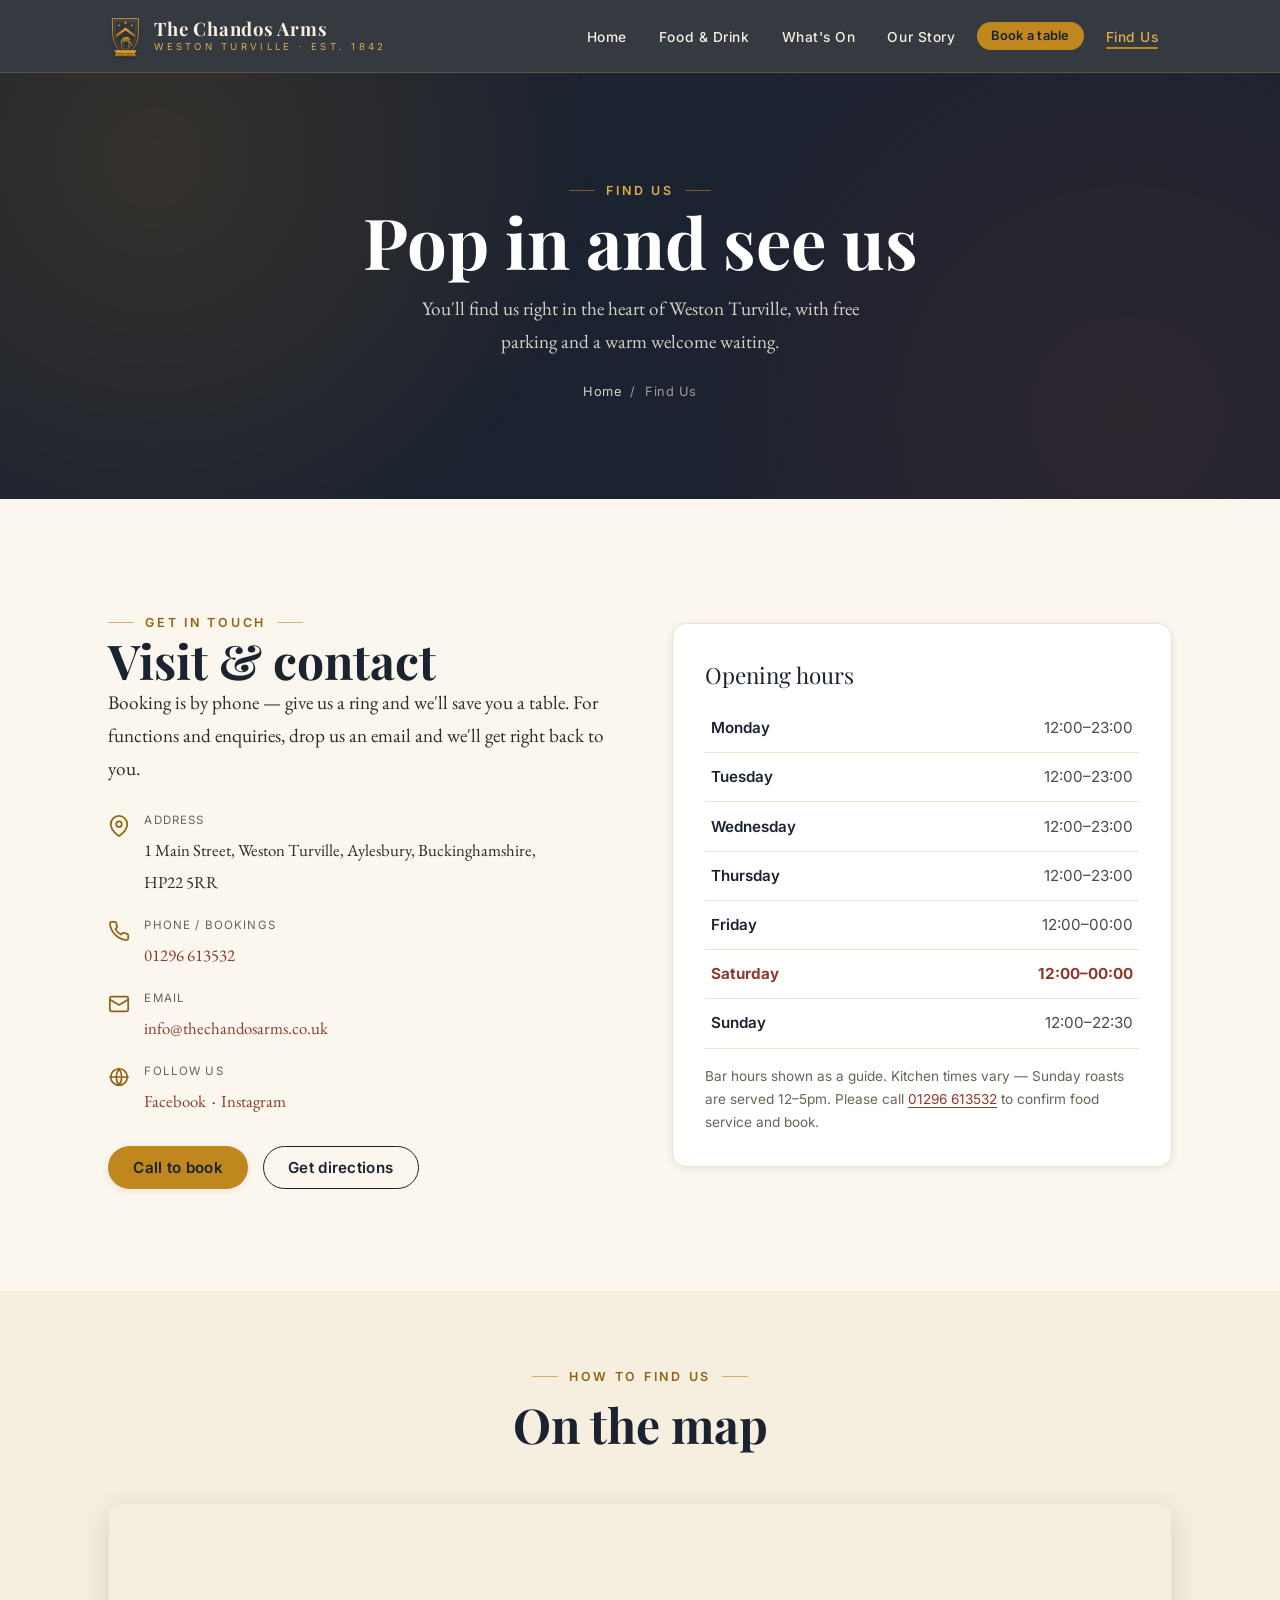
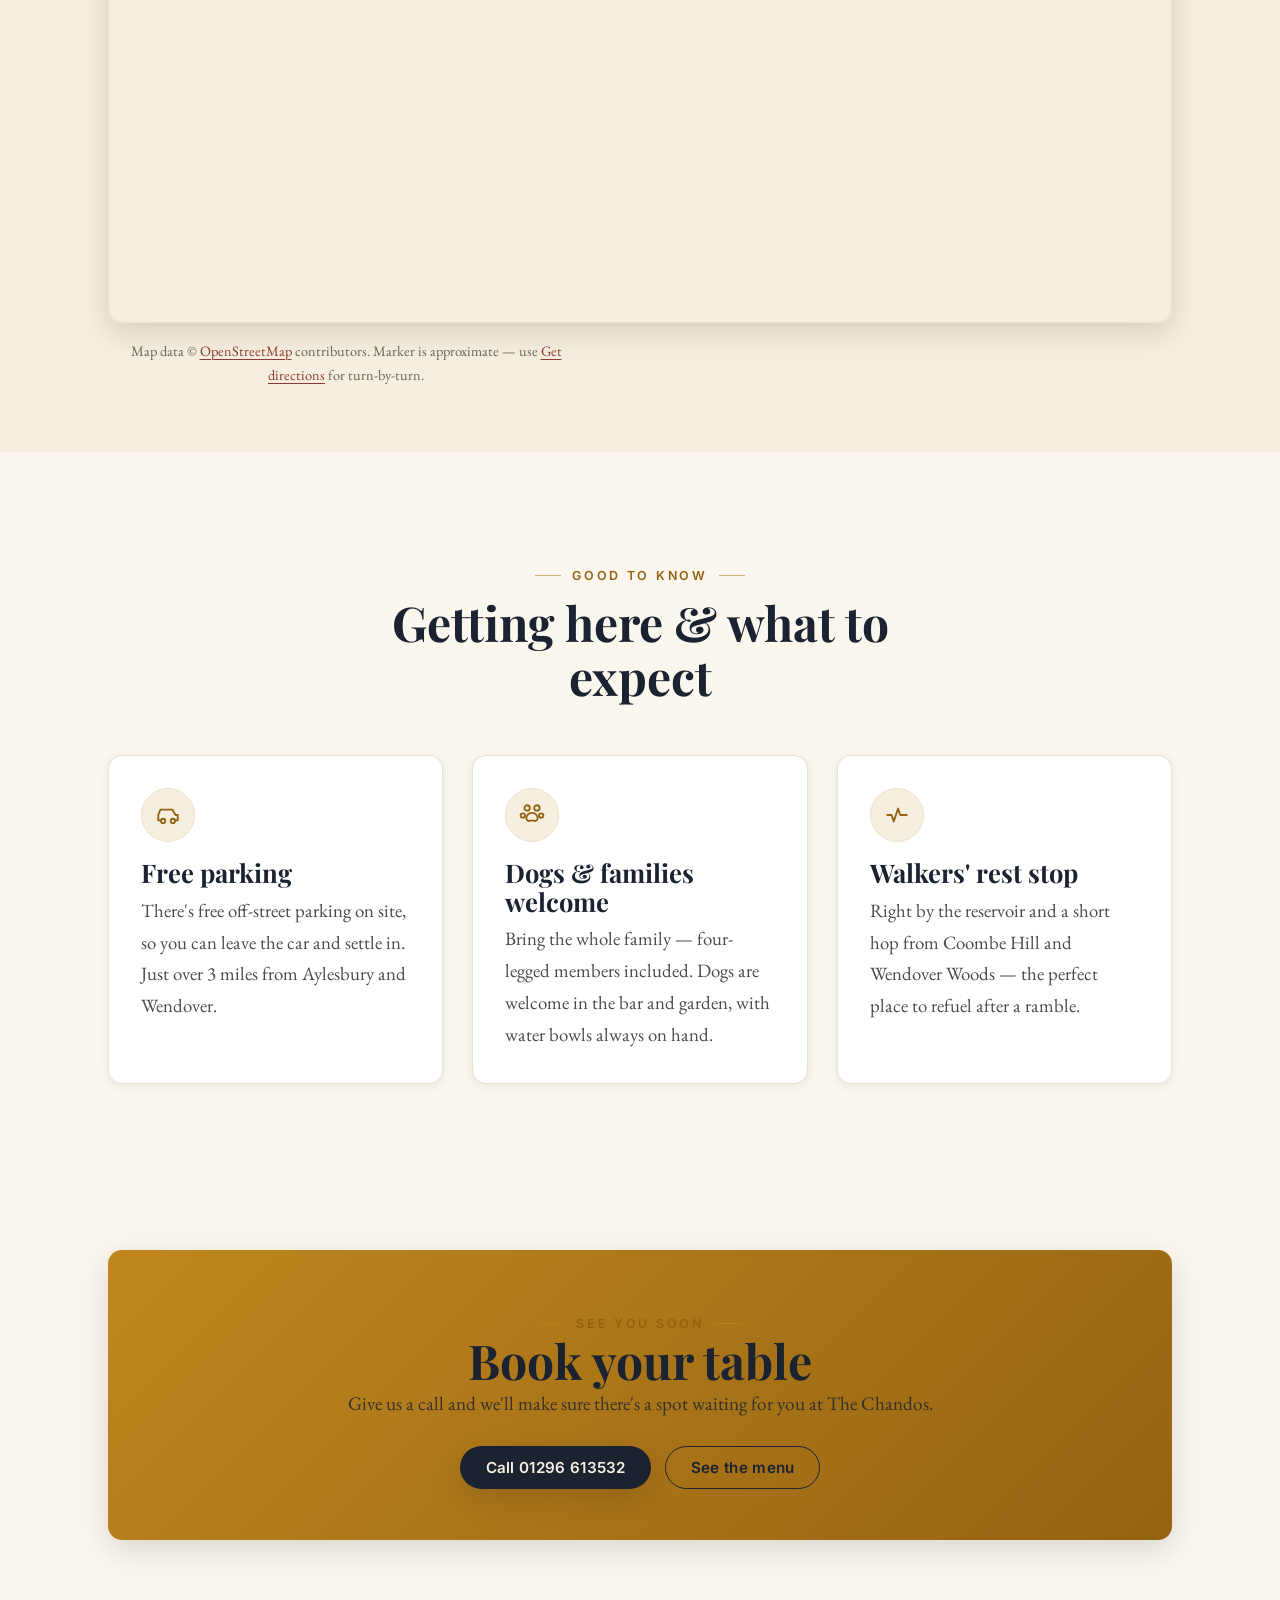
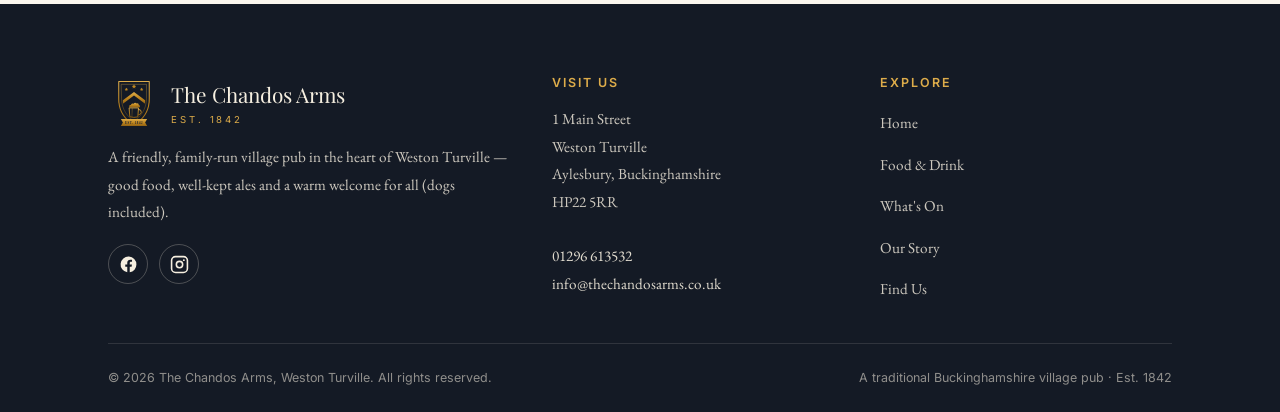
==== find-us.html @ b8130330 "Initial site for The Chandos Arms, Weston Turville Static multi-page website (Home, Food & Drink, Wh" ====
<!DOCTYPE html>
<html lang="en-GB">
<head>
  <meta charset="UTF-8" />
  <meta name="viewport" content="width=device-width, initial-scale=1.0" />
  <title>Find Us — Opening Hours &amp; Contact | The Chandos Arms, Weston Turville</title>
  <meta name="description" content="Find The Chandos Arms at 1 Main Street, Weston Turville, HP22 5RR. Opening hours, free parking, directions, and how to book a table on 01296 613532." />
  <link rel="icon" href="assets/favicon.svg" type="image/svg+xml" />
  <link rel="preconnect" href="https://fonts.googleapis.com" />
  <link rel="preconnect" href="https://fonts.gstatic.com" crossorigin />
  <link href="https://fonts.googleapis.com/css2?family=Playfair+Display:wght@500;600;700;800&family=EB+Garamond:ital,wght@0,400;0,500;0,600;1,400&family=Inter:wght@400;500;600;700;800&display=swap" rel="stylesheet" />
  <link rel="stylesheet" href="css/styles.css" />
</head>
<body>
  <a class="skip-link" href="#main">Skip to content</a>

  <header class="site-header">
    <nav class="nav container" aria-label="Primary">
      <a class="brand" href="index.html" aria-label="The Chandos Arms — home">
        <img src="assets/logo.svg" alt="" width="44" height="55" />
        <span class="brand-text">
          <span class="name">The Chandos Arms</span>
          <span class="sub">Weston&nbsp;Turville · Est.&nbsp;1842</span>
        </span>
      </a>
      <button class="nav-toggle" aria-expanded="false" aria-controls="nav-menu" aria-label="Open menu">
        <span class="bars"></span>
      </button>
      <div class="nav-menu" id="nav-menu">
        <ul class="nav-links">
          <li><a href="index.html">Home</a></li>
          <li><a href="menu.html">Food &amp; Drink</a></li>
          <li><a href="whats-on.html">What's On</a></li>
          <li><a href="our-story.html">Our Story</a></li>
          <li class="nav-book"><a class="btn btn--gold btn--sm" href="tel:+441296613532">Book a table</a></li>
          <li><a href="find-us.html" aria-current="page">Find Us</a></li>
        </ul>
      </div>
    </nav>
  </header>

  <main id="main">

    <section class="pagehero">
      <div class="pagehero__inner container">
        <span class="eyebrow eyebrow--center">Find Us</span>
        <h1>Pop in and see us</h1>
        <p>You'll find us right in the heart of Weston Turville, with free parking and a warm welcome waiting.</p>
        <nav class="crumbs" aria-label="Breadcrumb"><a href="index.html">Home</a> &nbsp;/&nbsp; Find Us</nav>
      </div>
    </section>

    <!-- ===================== CONTACT + HOURS ===================== -->
    <section class="section" aria-labelledby="contact-title">
      <div class="container">
        <div class="split">
          <div class="reveal">
            <span class="eyebrow">Get in touch</span>
            <h2 id="contact-title">Visit &amp; contact</h2>
            <p>Booking is by phone — give us a ring and we'll save you a table. For functions and enquiries, drop us an email and we'll get right back to you.</p>
            <ul class="info-list" style="margin-top:1.6rem;">
              <li>
                <svg class="ico" viewBox="0 0 24 24" fill="none" stroke="currentColor" stroke-width="1.9" stroke-linecap="round" stroke-linejoin="round" aria-hidden="true"><path d="M21 10c0 7-9 13-9 13s-9-6-9-13a9 9 0 0 1 18 0z"/><circle cx="12" cy="10" r="3"/></svg>
                <div><span class="k">Address</span><span class="v">1 Main Street, Weston Turville, Aylesbury, Buckinghamshire, HP22&nbsp;5RR</span></div>
              </li>
              <li>
                <svg class="ico" viewBox="0 0 24 24" fill="none" stroke="currentColor" stroke-width="1.9" stroke-linecap="round" stroke-linejoin="round" aria-hidden="true"><path d="M22 16.92v3a2 2 0 0 1-2.18 2 19.79 19.79 0 0 1-8.63-3.07 19.5 19.5 0 0 1-6-6 19.79 19.79 0 0 1-3.07-8.67A2 2 0 0 1 4.11 2h3a2 2 0 0 1 2 1.72c.13.96.36 1.9.7 2.81a2 2 0 0 1-.45 2.11L8.09 9.91a16 16 0 0 0 6 6l1.27-1.27a2 2 0 0 1 2.11-.45c.91.34 1.85.57 2.81.7A2 2 0 0 1 22 16.92z"/></svg>
                <div><span class="k">Phone / bookings</span><span class="v"><a href="tel:+441296613532">01296 613532</a></span></div>
              </li>
              <li>
                <svg class="ico" viewBox="0 0 24 24" fill="none" stroke="currentColor" stroke-width="1.9" stroke-linecap="round" stroke-linejoin="round" aria-hidden="true"><rect x="2" y="4" width="20" height="16" rx="2"/><path d="m22 7-10 6L2 7"/></svg>
                <div><span class="k">Email</span><span class="v"><a href="mailto:info@thechandosarms.co.uk">info@thechandosarms.co.uk</a></span></div>
              </li>
              <li>
                <svg class="ico" viewBox="0 0 24 24" fill="none" stroke="currentColor" stroke-width="1.9" stroke-linecap="round" stroke-linejoin="round" aria-hidden="true"><circle cx="12" cy="12" r="9"/><path d="M2 12h20M12 3a15 15 0 0 1 0 18M12 3a15 15 0 0 0 0 18"/></svg>
                <div><span class="k">Follow us</span><span class="v"><a href="https://www.facebook.com/TheChandos?locale=en_GB" target="_blank" rel="noopener">Facebook</a> &nbsp;·&nbsp; <a href="https://www.instagram.com/chandosarms_westonturville/" target="_blank" rel="noopener">Instagram</a></span></div>
              </li>
            </ul>
            <div class="btn-row" style="margin-top:1.8rem;">
              <a class="btn btn--gold" href="tel:+441296613532">Call to book</a>
              <a class="btn btn--outline" href="https://www.google.com/maps/dir/?api=1&amp;destination=The+Chandos+Arms,+1+Main+Street,+Weston+Turville,+HP22+5RR" target="_blank" rel="noopener">Get directions</a>
            </div>
          </div>

          <div class="reveal" data-delay="1">
            <div class="hours-card">
              <table class="hours">
                <caption>Opening hours</caption>
                <tbody>
                  <tr data-day="1"><th scope="row">Monday</th><td>12:00&ndash;23:00</td></tr>
                  <tr data-day="2"><th scope="row">Tuesday</th><td>12:00&ndash;23:00</td></tr>
                  <tr data-day="3"><th scope="row">Wednesday</th><td>12:00&ndash;23:00</td></tr>
                  <tr data-day="4"><th scope="row">Thursday</th><td>12:00&ndash;23:00</td></tr>
                  <tr data-day="5"><th scope="row">Friday</th><td>12:00&ndash;00:00</td></tr>
                  <tr data-day="6"><th scope="row">Saturday</th><td>12:00&ndash;00:00</td></tr>
                  <tr data-day="0"><th scope="row">Sunday</th><td>12:00&ndash;22:30</td></tr>
                </tbody>
              </table>
              <p style="font-size:0.85rem; color:var(--muted); font-family:var(--font-sans); margin-top:1rem;">Bar hours shown as a guide. Kitchen times vary &mdash; Sunday roasts are served 12&ndash;5pm. Please call <a href="tel:+441296613532">01296&nbsp;613532</a> to confirm food service and book.</p>
            </div>
          </div>
        </div>
      </div>
    </section>

    <!-- ===================== MAP ===================== -->
    <section class="section section--tight bg-cream" aria-labelledby="map-title">
      <div class="container">
        <div class="section-head center reveal">
          <span class="eyebrow eyebrow--center">How to find us</span>
          <h2 id="map-title">On the map</h2>
        </div>
        <div class="map-frame reveal" style="height:420px;">
          <iframe
            title="Map showing the location of The Chandos Arms in Weston Turville"
            src="https://www.openstreetmap.org/export/embed.html?bbox=-0.7800%2C51.7755%2C-0.7600%2C51.7835&amp;layer=mapnik&amp;marker=51.7795%2C-0.7700"
            loading="lazy" referrerpolicy="no-referrer-when-downgrade"></iframe>
        </div>
        <p class="center" style="margin-top:1rem; font-size:0.9rem; color:var(--muted);">
          Map data &copy; <a href="https://www.openstreetmap.org/copyright" target="_blank" rel="noopener">OpenStreetMap</a> contributors. Marker is approximate &mdash; use <a href="https://www.google.com/maps/dir/?api=1&amp;destination=The+Chandos+Arms,+1+Main+Street,+Weston+Turville,+HP22+5RR" target="_blank" rel="noopener">Get directions</a> for turn-by-turn.
        </p>
      </div>
    </section>

    <!-- ===================== GETTING HERE ===================== -->
    <section class="section" aria-labelledby="getting-title">
      <div class="container">
        <div class="section-head center reveal">
          <span class="eyebrow eyebrow--center">Good to know</span>
          <h2 id="getting-title">Getting here &amp; what to expect</h2>
        </div>
        <div class="grid grid--3">
          <article class="card reveal">
            <span class="card__icon"><svg class="ico" viewBox="0 0 24 24" fill="none" stroke="currentColor" stroke-width="1.7" stroke-linecap="round" stroke-linejoin="round" aria-hidden="true"><path d="M5 17H3v-5l2-5h11l3 5h2v5h-2"/><circle cx="7.5" cy="17.5" r="2"/><circle cx="16.5" cy="17.5" r="2"/></svg></span>
            <h3>Free parking</h3>
            <p>There's free off-street parking on site, so you can leave the car and settle in. Just over 3 miles from Aylesbury and Wendover.</p>
          </article>
          <article class="card reveal" data-delay="1">
            <span class="card__icon"><svg class="ico" viewBox="0 0 24 24" fill="none" stroke="currentColor" stroke-width="1.7" stroke-linecap="round" stroke-linejoin="round" aria-hidden="true"><path d="M10 5.5a2.5 2.5 0 1 1-5 0 2.5 2.5 0 0 1 5 0zM19 5.5a2.5 2.5 0 1 1-5 0 2.5 2.5 0 0 1 5 0zM5.5 12.5a2 2 0 1 1-4 0 2 2 0 0 1 4 0zM22.5 12.5a2 2 0 1 1-4 0 2 2 0 0 1 4 0z"/><path d="M12 10c2.8 0 4.5 2 5.2 4.2.5 1.6-.7 3.3-2.4 3.3-1 0-1.8-.6-2.8-.6s-1.8.6-2.8.6c-1.7 0-2.9-1.7-2.4-3.3C7.5 12 9.2 10 12 10z"/></svg></span>
            <h3>Dogs &amp; families welcome</h3>
            <p>Bring the whole family — four-legged members included. Dogs are welcome in the bar and garden, with water bowls always on hand.</p>
          </article>
          <article class="card reveal" data-delay="2">
            <span class="card__icon"><svg class="ico" viewBox="0 0 24 24" fill="none" stroke="currentColor" stroke-width="1.7" stroke-linecap="round" stroke-linejoin="round" aria-hidden="true"><path d="M3 12h4l2 6 4-12 2 6h6"/></svg></span>
            <h3>Walkers' rest stop</h3>
            <p>Right by the reservoir and a short hop from Coombe Hill and Wendover Woods — the perfect place to refuel after a ramble.</p>
          </article>
        </div>
      </div>
    </section>

    <!-- ===================== CALLOUT ===================== -->
    <section class="section section--tight" aria-labelledby="cta-title">
      <div class="container">
        <div class="callout reveal">
          <span class="eyebrow eyebrow--center">See you soon</span>
          <h2 id="cta-title">Book your table</h2>
          <p>Give us a call and we'll make sure there's a spot waiting for you at The Chandos.</p>
          <div class="btn-row center" style="margin-top:1.6rem;">
            <a class="btn btn--dark" href="tel:+441296613532">Call 01296&nbsp;613532</a>
            <a class="btn btn--outline" href="menu.html">See the menu</a>
          </div>
        </div>
      </div>
    </section>

  </main>

  <footer class="site-footer">
    <div class="container">
      <div class="footer-grid">
        <div class="footer-col">
          <div class="footer-brand">
            <img src="assets/logo.svg" alt="" width="52" height="65" />
            <div>
              <div class="name">The Chandos Arms</div>
              <div class="sub">Est. 1842</div>
            </div>
          </div>
          <p class="footer-contact">A friendly, family-run village pub in the heart of Weston Turville — good food, well-kept ales and a warm welcome for all (dogs included).</p>
          <div class="socials">
            <a href="https://www.facebook.com/TheChandos?locale=en_GB" aria-label="The Chandos Arms on Facebook" target="_blank" rel="noopener">
              <svg class="ico" viewBox="0 0 24 24" fill="currentColor" aria-hidden="true"><path d="M22 12a10 10 0 1 0-11.56 9.88v-6.99H7.9V12h2.54V9.8c0-2.5 1.49-3.89 3.78-3.89 1.09 0 2.24.2 2.24.2v2.46h-1.26c-1.24 0-1.63.77-1.63 1.56V12h2.78l-.44 2.89h-2.34v6.99A10 10 0 0 0 22 12z"/></svg>
            </a>
            <a href="https://www.instagram.com/chandosarms_westonturville/" aria-label="The Chandos Arms on Instagram" target="_blank" rel="noopener">
              <svg class="ico" viewBox="0 0 24 24" fill="none" stroke="currentColor" stroke-width="2" stroke-linecap="round" stroke-linejoin="round" aria-hidden="true"><rect x="2" y="2" width="20" height="20" rx="5"/><circle cx="12" cy="12" r="4"/><circle cx="17.5" cy="6.5" r="1.2" fill="currentColor" stroke="none"/></svg>
            </a>
          </div>
        </div>
        <div class="footer-col">
          <h4>Visit us</h4>
          <p class="footer-contact">
            1 Main Street<br />
            Weston Turville<br />
            Aylesbury, Buckinghamshire<br />
            HP22 5RR<br /><br />
            <a href="tel:+441296613532">01296 613532</a><br />
            <a href="mailto:info@thechandosarms.co.uk">info@thechandosarms.co.uk</a>
          </p>
        </div>
        <div class="footer-col">
          <h4>Explore</h4>
          <ul>
            <li><a href="index.html">Home</a></li>
            <li><a href="menu.html">Food &amp; Drink</a></li>
            <li><a href="whats-on.html">What's On</a></li>
            <li><a href="our-story.html">Our Story</a></li>
            <li><a href="find-us.html">Find Us</a></li>
          </ul>
        </div>
      </div>
      <div class="footer-bottom">
        <span>&copy; <span id="year">2026</span> The Chandos Arms, Weston Turville. All rights reserved.</span>
        <span>A traditional Buckinghamshire village pub · Est. 1842</span>
      </div>
    </div>
  </footer>

  <script src="js/main.js"></script>
</body>
</html>
---- css/styles.css ----
/* =========================================================================
   The Chandos Arms — stylesheet
   A warm, traditional village-pub design system.
   Palette: heritage navy, brass gold, parchment cream, brick red, sage green.
   ========================================================================= */

:root {
  /* Brand colours */
  --navy: #1b2230;
  --navy-deep: #141a25;
  --navy-soft: #273043;
  --gold: #c0871f;
  --gold-light: #ddac4a;
  --gold-deep: #946312;
  --cream: #f6efe0;
  --cream-dim: #ece2cd;
  --paper: #fbf7ee;
  --brick: #8c3b2e;
  --brick-light: #a8503f;
  --sage: #5d6b54;
  --sage-light: #7d8b71;
  --ink: #2b2b2b;
  --ink-soft: #4a4a4a;

  /* Semantic */
  --bg: var(--paper);
  --text: var(--ink);
  --muted: #6a6357;

  /* Type */
  --font-display: "Playfair Display", Georgia, "Times New Roman", serif;
  --font-body: "EB Garamond", Georgia, serif;
  --font-sans: "Inter", system-ui, -apple-system, "Segoe UI", sans-serif;

  /* Spacing / shape */
  --radius: 6px;
  --radius-lg: 14px;
  --shadow-sm: 0 2px 8px rgba(20, 26, 37, 0.08);
  --shadow-md: 0 10px 30px rgba(20, 26, 37, 0.14);
  --shadow-lg: 0 24px 60px rgba(20, 26, 37, 0.22);
  --maxw: 1160px;
  --gutter: clamp(1.1rem, 4vw, 3rem);
  --header-h: 72px;
}

/* ---------- Reset & base ---------- */
*, *::before, *::after { box-sizing: border-box; }
* { margin: 0; }
html { scroll-behavior: smooth; -webkit-text-size-adjust: 100%; }
@media (prefers-reduced-motion: reduce) { html { scroll-behavior: auto; } }

body {
  font-family: var(--font-body);
  font-size: clamp(1.05rem, 0.5vw + 1rem, 1.2rem);
  line-height: 1.7;
  color: var(--text);
  background: var(--bg);
  -webkit-font-smoothing: antialiased;
  text-rendering: optimizeLegibility;
  overflow-x: clip;
}

img, svg, video { display: block; max-width: 100%; }
a { color: var(--brick); text-decoration-thickness: 1px; text-underline-offset: 3px; }
a:hover { color: var(--brick-light); }

h1, h2, h3, h4 { font-family: var(--font-display); font-weight: 700; line-height: 1.12; color: var(--navy); }
h1 { font-size: clamp(2.4rem, 6vw, 4.4rem); }
h2 { font-size: clamp(1.9rem, 4vw, 3rem); }
h3 { font-size: clamp(1.3rem, 2vw, 1.7rem); }
p { max-width: 68ch; }

/* ---------- Utilities ---------- */
.container { width: 100%; max-width: var(--maxw); margin-inline: auto; padding-inline: var(--gutter); }
.section { padding-block: clamp(3.5rem, 8vw, 7rem); }
.section--tight { padding-block: clamp(2.5rem, 5vw, 4rem); }
.center { text-align: center; }
.measure { max-width: 60ch; }
.measure-wide { max-width: 74ch; }
.mx-auto { margin-inline: auto; }
.stack > * + * { margin-top: 1.1rem; }
.visually-hidden {
  position: absolute; width: 1px; height: 1px; padding: 0; margin: -1px;
  overflow: hidden; clip: rect(0 0 0 0); white-space: nowrap; border: 0;
}

.eyebrow {
  font-family: var(--font-sans);
  font-size: 0.78rem;
  font-weight: 600;
  letter-spacing: 0.22em;
  text-transform: uppercase;
  color: var(--gold-deep);
  display: inline-flex;
  align-items: center;
  gap: 0.7rem;
}
.eyebrow::before, .eyebrow::after { content: ""; width: 26px; height: 1px; background: var(--gold); opacity: 0.6; }
.eyebrow--solo::after { display: none; }
.eyebrow--center { justify-content: center; }

.lead { font-size: 1.18em; color: var(--ink-soft); }

/* Section headers */
.section-head { max-width: 60ch; margin-inline: auto; margin-bottom: clamp(2rem, 4vw, 3.2rem); }
.section-head.center { text-align: center; }
.section-head h2 { margin-top: 0.6rem; }
.section-head p { margin-top: 0.9rem; color: var(--ink-soft); }
.section-head.center p { margin-inline: auto; }

/* Section background variants */
.bg-cream { background: var(--cream); }
.bg-navy { background: var(--navy); color: var(--cream); }
.bg-navy h1, .bg-navy h2, .bg-navy h3 { color: var(--cream); }
.bg-navy .eyebrow { color: var(--gold-light); }
.bg-navy a { color: var(--gold-light); }
.bg-sage { background: var(--sage); color: #f3f5ef; }
.bg-sage h2, .bg-sage h3 { color: #fff; }
.bg-sage .eyebrow { color: #e9efdf; }
.bg-sage .eyebrow::before, .bg-sage .eyebrow::after { background: #e9efdf; }

/* Decorative rule */
.flourish { display: flex; align-items: center; justify-content: center; gap: 0.8rem; color: var(--gold); margin: 1.2rem 0; }
.flourish::before, .flourish::after { content: ""; height: 1px; width: min(80px, 18vw); background: currentColor; opacity: 0.5; }
.flourish span { font-size: 1.1rem; }

/* ---------- Buttons ---------- */
.btn {
  --btn-bg: var(--gold);
  --btn-fg: var(--navy);
  display: inline-flex; align-items: center; justify-content: center; gap: 0.55rem;
  font-family: var(--font-sans); font-weight: 600; font-size: 0.95rem; letter-spacing: 0.02em;
  padding: 0.85em 1.6em; border-radius: 999px; border: 1.5px solid transparent;
  background: var(--btn-bg); color: var(--btn-fg);
  cursor: pointer; text-decoration: none; line-height: 1;
  transition: transform .18s ease, box-shadow .18s ease, background-color .18s ease, color .18s ease;
  box-shadow: var(--shadow-sm);
}
.btn:hover { transform: translateY(-2px); box-shadow: var(--shadow-md); color: var(--btn-fg); }
.btn:active { transform: translateY(0); }
.btn--gold { --btn-bg: var(--gold); --btn-fg: var(--navy); }
.btn--gold:hover { background: var(--gold-light); }
.btn--ghost { --btn-bg: transparent; --btn-fg: var(--cream); border-color: rgba(246,239,224,0.55); box-shadow: none; }
.btn--ghost:hover { background: rgba(246,239,224,0.12); color: #fff; border-color: var(--cream); }
.btn--dark { --btn-bg: var(--navy); --btn-fg: var(--cream); }
.btn--dark:hover { background: var(--navy-soft); color: #fff; }
.btn--outline { --btn-bg: transparent; --btn-fg: var(--navy); border-color: var(--navy); box-shadow: none; }
.btn--outline:hover { background: var(--navy); color: var(--cream); }
.btn .ico { width: 1.05em; height: 1.05em; }
.btn-row { display: flex; flex-wrap: wrap; gap: 0.9rem; }
.btn-row.center { justify-content: center; }

/* ---------- Header / nav ---------- */
.site-header {
  position: sticky; top: 0; z-index: 100;
  background: rgba(20, 26, 37, 0.86);
  backdrop-filter: saturate(140%) blur(10px);
  -webkit-backdrop-filter: saturate(140%) blur(10px);
  border-bottom: 1px solid rgba(198, 154, 76, 0.28);
  transition: background-color .3s ease;
}
.nav {
  display: flex; align-items: center; justify-content: space-between; gap: 1rem;
  min-height: var(--header-h);
}
.brand { display: flex; align-items: center; gap: 0.7rem; text-decoration: none; }
.brand img { height: 44px; width: auto; filter: drop-shadow(0 1px 2px rgba(0,0,0,0.4)); }
.brand-text { display: flex; flex-direction: column; line-height: 1; }
.brand-text .name {
  font-family: var(--font-display); font-weight: 700; color: var(--cream);
  font-size: 1.16rem; letter-spacing: 0.04em;
}
.brand-text .sub {
  font-family: var(--font-sans); font-size: 0.6rem; letter-spacing: 0.34em; text-transform: uppercase;
  color: var(--gold-light); margin-top: 3px;
}

.nav-links { display: flex; align-items: center; gap: 0.3rem; list-style: none; padding: 0; }
.nav-links a:not(.btn) {
  font-family: var(--font-sans); font-size: 0.86rem; font-weight: 500; letter-spacing: 0.04em;
  color: var(--cream); text-decoration: none; padding: 0.55rem 0.85rem; border-radius: 999px;
  position: relative; transition: color .18s ease, background-color .18s ease;
}
.nav-links a:not(.btn):hover { color: var(--gold-light); background: rgba(246,239,224,0.06); }
.nav-links a[aria-current="page"] { color: var(--gold-light); }
.nav-links a[aria-current="page"]::after {
  content: ""; position: absolute; left: 0.85rem; right: 0.85rem; bottom: 0.28rem;
  height: 2px; background: var(--gold); border-radius: 2px;
}
.btn--sm { padding: 0.5em 1.05em; font-size: 0.8rem; box-shadow: none; }
.nav-book { display: flex; align-items: center; margin: 0 0.2rem; }

.nav-toggle {
  display: none; background: transparent; border: 1px solid rgba(246,239,224,0.4);
  border-radius: 8px; width: 44px; height: 40px; cursor: pointer; padding: 0;
  align-items: center; justify-content: center;
}
.nav-toggle .bars, .nav-toggle .bars::before, .nav-toggle .bars::after {
  content: ""; display: block; width: 22px; height: 2px; background: var(--cream);
  border-radius: 2px; transition: transform .25s ease, opacity .2s ease;
}
.nav-toggle .bars { position: relative; }
.nav-toggle .bars::before { position: absolute; top: -7px; }
.nav-toggle .bars::after { position: absolute; top: 7px; }
.nav-toggle[aria-expanded="true"] .bars { background: transparent; }
.nav-toggle[aria-expanded="true"] .bars::before { transform: translateY(7px) rotate(45deg); }
.nav-toggle[aria-expanded="true"] .bars::after { transform: translateY(-7px) rotate(-45deg); }

@media (max-width: 860px) {
  .nav-toggle { display: inline-flex; }
  .nav-menu {
    position: fixed; inset: var(--header-h) 0 auto 0;
    background: var(--navy-deep);
    border-bottom: 1px solid rgba(198,154,76,0.3);
    display: grid; gap: 0.2rem;
    padding: 1rem var(--gutter) 1.6rem;
    transform: translateY(-12px); opacity: 0; pointer-events: none;
    transition: transform .26s ease, opacity .26s ease;
    box-shadow: var(--shadow-lg);
  }
  .nav-menu.open { transform: translateY(0); opacity: 1; pointer-events: auto; }
  .nav-links { flex-direction: column; align-items: stretch; gap: 0.1rem; width: 100%; }
  .nav-links a:not(.btn) { padding: 0.85rem 0.6rem; font-size: 1rem; border-bottom: 1px solid rgba(246,239,224,0.08); }
  .nav-links a[aria-current="page"]::after { display: none; }
  .nav-book { order: 20; margin: 0.9rem 0 0; }
  .nav-book .btn { width: 100%; padding: 0.9em; font-size: 0.95rem; box-shadow: var(--shadow-sm); }
}

/* ---------- Hero ---------- */
.hero { position: relative; color: var(--cream); isolation: isolate; }
.hero__media { position: absolute; inset: 0; z-index: -2; overflow: hidden; }
.hero__media img { width: 100%; height: 100%; object-fit: cover; object-position: center 60%; }
.hero::after {
  content: ""; position: absolute; inset: 0; z-index: -1;
  background:
    linear-gradient(to bottom, rgba(20,26,37,0.45) 0%, rgba(20,26,37,0.25) 35%, rgba(20,26,37,0.82) 100%),
    radial-gradient(120% 80% at 50% 0%, rgba(20,26,37,0.15), rgba(20,26,37,0.6));
}
.hero__inner {
  min-height: min(86vh, 760px);
  display: flex; flex-direction: column; justify-content: center; align-items: center;
  text-align: center; padding-block: clamp(4rem, 12vh, 8rem); gap: 1.4rem;
}
.hero__inner .eyebrow { color: var(--gold-light); }
.hero h1 { color: #fff; text-shadow: 0 2px 24px rgba(0,0,0,0.45); max-width: 16ch; }
.hero__sub { font-size: clamp(1.15rem, 2.5vw, 1.5rem); color: var(--cream); max-width: 40ch; text-shadow: 0 1px 12px rgba(0,0,0,0.5); }
.hero .btn-row { margin-top: 0.8rem; }
.hero__meta {
  display: flex; flex-wrap: wrap; gap: 0.6rem 1.4rem; justify-content: center;
  font-family: var(--font-sans); font-size: 0.85rem; letter-spacing: 0.05em; margin-top: 1.4rem;
  color: rgba(246,239,224,0.92);
}
.hero__meta span { display: inline-flex; align-items: center; gap: 0.45rem; }
.hero__meta .ico { width: 1rem; height: 1rem; color: var(--gold-light); }

/* Page hero (interior pages) */
.pagehero { position: relative; background: var(--navy); color: var(--cream); overflow: hidden; isolation: isolate; }
.pagehero::before {
  content: ""; position: absolute; inset: 0; z-index: -1; opacity: 0.16;
  background-image: radial-gradient(circle at 12% 20%, var(--gold) 0, transparent 38%),
                    radial-gradient(circle at 88% 80%, var(--brick) 0, transparent 42%);
}
.pagehero__inner { padding-block: clamp(3.4rem, 9vw, 6rem); text-align: center; }
.pagehero h1 { color: #fff; }
.pagehero p { color: rgba(246,239,224,0.85); margin-inline: auto; margin-top: 0.8rem; max-width: 52ch; }
.pagehero .eyebrow { justify-content: center; color: var(--gold-light); }
.crumbs { font-family: var(--font-sans); font-size: 0.8rem; letter-spacing: 0.04em; color: rgba(246,239,224,0.6); margin-top: 1.4rem; }
.crumbs a { color: rgba(246,239,224,0.85); text-decoration: none; }
.crumbs a:hover { color: var(--gold-light); }

/* ---------- Generic two-column ---------- */
.split { display: grid; gap: clamp(1.6rem, 5vw, 4rem); align-items: center; }
@media (min-width: 820px) { .split { grid-template-columns: 1fr 1fr; } .split--media-right .split__media { order: 2; } }
.split__media { border-radius: var(--radius-lg); overflow: hidden; box-shadow: var(--shadow-md); }
.split__media img { width: 100%; height: 100%; object-fit: cover; aspect-ratio: 4 / 3; }

/* ---------- Cards ---------- */
.grid { display: grid; gap: clamp(1.1rem, 3vw, 1.8rem); }
.grid--3 { grid-template-columns: repeat(auto-fit, minmax(min(100%, 260px), 1fr)); }
.grid--4 { grid-template-columns: repeat(auto-fit, minmax(min(100%, 220px), 1fr)); }
.grid--2 { grid-template-columns: repeat(auto-fit, minmax(min(100%, 320px), 1fr)); }

.card {
  background: #fff; border: 1px solid var(--cream-dim); border-radius: var(--radius-lg);
  padding: clamp(1.4rem, 3vw, 2rem); box-shadow: var(--shadow-sm);
  transition: transform .2s ease, box-shadow .2s ease, border-color .2s ease;
  height: 100%;
}
.card:hover { transform: translateY(-4px); box-shadow: var(--shadow-md); border-color: var(--gold); }
.card h3 { margin-bottom: 0.5rem; }
.card p { color: var(--ink-soft); font-size: 0.98em; }
.card__icon {
  width: 54px; height: 54px; border-radius: 50%; display: grid; place-items: center;
  background: var(--cream); color: var(--gold-deep); margin-bottom: 1rem; border: 1px solid var(--cream-dim);
}
.card__icon .ico { width: 26px; height: 26px; }
.bg-navy .card { background: var(--navy-soft); border-color: rgba(198,154,76,0.25); color: var(--cream); }
.bg-navy .card p { color: rgba(246,239,224,0.82); }
.bg-navy .card__icon { background: rgba(198,154,76,0.14); border-color: rgba(198,154,76,0.3); color: var(--gold-light); }

/* ---------- Image frame & placeholder slot ---------- */
.frame { border-radius: var(--radius-lg); overflow: hidden; box-shadow: var(--shadow-md); position: relative; }
.frame img { width: 100%; height: 100%; object-fit: cover; }
.photo-credit {
  position: absolute; right: 8px; bottom: 8px; font-family: var(--font-sans);
  font-size: 0.62rem; letter-spacing: 0.04em; color: rgba(255,255,255,0.85);
  background: rgba(20,26,37,0.5); padding: 2px 7px; border-radius: 4px;
}
.slot {
  display: grid; place-items: center; text-align: center; gap: 0.4rem;
  aspect-ratio: 4 / 3; border-radius: var(--radius-lg);
  background:
    repeating-linear-gradient(45deg, rgba(198,154,76,0.07) 0 14px, rgba(198,154,76,0.13) 14px 28px),
    var(--cream);
  border: 2px dashed rgba(198,154,76,0.55); color: var(--gold-deep); padding: 1.2rem;
}
.slot .ico { width: 38px; height: 38px; opacity: 0.8; }
.slot__label { font-family: var(--font-sans); font-weight: 600; letter-spacing: 0.04em; font-size: 0.92rem; }
.slot__hint { font-family: var(--font-sans); font-size: 0.75rem; color: var(--muted); max-width: 26ch; }
.slot--tall { aspect-ratio: 3 / 4; }
.slot--wide { aspect-ratio: 16 / 9; }

/* ---------- Menu ---------- */
.menu-board { max-width: 760px; margin-inline: auto; }
.menu-group + .menu-group { margin-top: clamp(2rem, 4vw, 3rem); }
.menu-group__title {
  text-align: center; font-family: var(--font-display); color: var(--navy);
  display: flex; align-items: center; justify-content: center; gap: 1rem;
}
.menu-group__title::before, .menu-group__title::after { content: ""; height: 1px; flex: 1; max-width: 90px; background: var(--gold); opacity: 0.5; }
.menu-note { text-align: center; color: var(--muted); font-style: italic; font-size: 0.95rem; margin-top: 0.4rem; }
.menu-list { list-style: none; padding: 0; margin-top: 1.4rem; display: grid; gap: 1.1rem; }
.menu-item { display: grid; gap: 0.15rem; }
.menu-item__head { display: flex; align-items: baseline; gap: 0.6rem; }
.menu-item__name { font-family: var(--font-display); font-weight: 700; font-size: 1.18rem; color: var(--navy); }
.menu-item__dots { flex: 1; border-bottom: 1px dotted rgba(43,43,43,0.3); transform: translateY(-4px); }
.menu-item__price { font-family: var(--font-sans); font-weight: 600; color: var(--brick); white-space: nowrap; }
.menu-item__desc { color: var(--ink-soft); font-size: 0.98rem; }
.tag {
  display: inline-block; font-family: var(--font-sans); font-size: 0.62rem; font-weight: 700;
  letter-spacing: 0.08em; text-transform: uppercase; color: var(--sage);
  border: 1px solid var(--sage-light); border-radius: 4px; padding: 1px 5px; margin-left: 0.35rem;
  vertical-align: middle;
}

.special-banner {
  background: linear-gradient(135deg, var(--navy) 0%, var(--navy-soft) 100%);
  color: var(--cream); border-radius: var(--radius-lg); padding: clamp(1.6rem, 4vw, 2.6rem);
  text-align: center; border: 1px solid rgba(198,154,76,0.4); box-shadow: var(--shadow-md);
}
.special-banner .price-pill {
  display: inline-block; background: var(--gold); color: var(--navy); font-family: var(--font-sans);
  font-weight: 800; letter-spacing: 0.04em; padding: 0.35em 1em; border-radius: 999px; font-size: 1.1rem; margin-bottom: 0.6rem;
}
.special-banner h3 { color: #fff; }
.special-banner p { color: rgba(246,239,224,0.85); margin-inline: auto; }

/* ---------- Events ---------- */
.event {
  display: grid; grid-template-columns: auto 1fr; gap: 1.2rem; align-items: start;
  background: #fff; border: 1px solid var(--cream-dim); border-radius: var(--radius-lg);
  padding: clamp(1.3rem, 3vw, 1.8rem); box-shadow: var(--shadow-sm);
  transition: transform .2s ease, box-shadow .2s ease;
}
.event:hover { transform: translateY(-3px); box-shadow: var(--shadow-md); }
.event__day {
  text-align: center; background: var(--navy); color: var(--cream); border-radius: 10px;
  padding: 0.7rem 0.9rem; min-width: 84px; line-height: 1.1;
}
.event__day .d { display: block; font-family: var(--font-display); font-size: 1.5rem; color: var(--gold-light); }
.event__day .t { display: block; font-family: var(--font-sans); font-size: 0.72rem; letter-spacing: 0.08em; text-transform: uppercase; margin-top: 4px; }
.event__body h3 { margin-bottom: 0.3rem; }
.event__body p { color: var(--ink-soft); font-size: 0.98rem; }

/* ---------- Hours table ---------- */
.hours { width: 100%; border-collapse: collapse; font-family: var(--font-sans); }
.hours caption { font-family: var(--font-display); font-size: 1.4rem; color: var(--navy); text-align: left; margin-bottom: 0.6rem; }
.hours th, .hours td { text-align: left; padding: 0.7rem 0.4rem; border-bottom: 1px solid var(--cream-dim); font-size: 0.95rem; }
.hours th { font-weight: 600; color: var(--navy); }
.hours td { color: var(--ink-soft); text-align: right; }
.hours tr.is-today th, .hours tr.is-today td { color: var(--brick); font-weight: 700; }
.bg-navy .hours th { color: var(--cream); }
.bg-navy .hours td { color: rgba(246,239,224,0.82); }
.bg-navy .hours th, .bg-navy .hours td { border-color: rgba(246,239,224,0.14); }
.bg-navy .hours tr.is-today th, .bg-navy .hours tr.is-today td { color: var(--gold-light); }
.hours-card {
  background: #fff; border: 1px solid var(--cream-dim); border-radius: var(--radius-lg);
  padding: clamp(1.4rem, 3vw, 2rem); box-shadow: var(--shadow-sm);
}

/* ---------- Contact / info list ---------- */
.info-list { list-style: none; padding: 0; display: grid; gap: 1.1rem; }
.info-list li { display: grid; grid-template-columns: auto 1fr; gap: 0.9rem; align-items: start; }
.info-list .ico { width: 22px; height: 22px; color: var(--gold-deep); margin-top: 4px; }
.info-list .k { display: block; font-family: var(--font-sans); font-size: 0.72rem; letter-spacing: 0.1em; text-transform: uppercase; color: var(--muted); margin-bottom: 3px; }
.info-list .v { font-size: 1.05rem; color: var(--ink); }
.info-list a { color: var(--brick); text-decoration: none; }
.info-list a:hover { text-decoration: underline; }
.bg-navy .info-list .v { color: var(--cream); }
.bg-navy .info-list a { color: var(--gold-light); }
.bg-sage .info-list .k { color: #e9efdf; opacity: 0.9; }
.bg-sage .info-list .v { color: #fff; }
.bg-sage .eyebrow { color: #f3f7ec; }

/* ---------- Map ---------- */
.map-frame { border-radius: var(--radius-lg); overflow: hidden; box-shadow: var(--shadow-md); border: 1px solid var(--cream-dim); }
.map-frame iframe { display: block; width: 100%; height: 100%; min-height: 340px; border: 0; }

/* ---------- Callout (gold strip) ---------- */
.callout {
  background: linear-gradient(135deg, var(--gold) 0%, var(--gold-deep) 100%);
  color: var(--navy); border-radius: var(--radius-lg); text-align: center;
  padding: clamp(2rem, 5vw, 3.2rem); box-shadow: var(--shadow-md);
}
.callout h2 { color: var(--navy); }
.callout p { color: rgba(27,34,48,0.82); margin-inline: auto; }
.callout .btn--dark { box-shadow: var(--shadow-md); }

/* ---------- Footer ---------- */
.site-footer { background: var(--navy-deep); color: rgba(246,239,224,0.82); padding-block: clamp(3rem, 6vw, 4.5rem) 1.5rem; }
.footer-grid { display: grid; gap: 2.2rem; grid-template-columns: 1.4fr 1fr 1fr; }
@media (max-width: 760px) { .footer-grid { grid-template-columns: 1fr 1fr; } }
@media (max-width: 480px) { .footer-grid { grid-template-columns: 1fr; } }
.footer-brand { display: flex; align-items: center; gap: 0.7rem; margin-bottom: 1rem; }
.footer-brand img { height: 52px; }
.footer-brand .name { font-family: var(--font-display); font-size: 1.3rem; color: var(--cream); }
.footer-brand .sub { font-family: var(--font-sans); font-size: 0.6rem; letter-spacing: 0.3em; text-transform: uppercase; color: var(--gold-light); }
.site-footer h4 { color: var(--gold-light); font-family: var(--font-sans); font-size: 0.78rem; letter-spacing: 0.16em; text-transform: uppercase; font-weight: 600; margin-bottom: 1rem; }
.footer-col ul { list-style: none; padding: 0; display: grid; gap: 0.55rem; }
.footer-col a { color: rgba(246,239,224,0.82); text-decoration: none; font-size: 0.95rem; }
.footer-col a:hover { color: var(--gold-light); }
.footer-contact { font-size: 0.95rem; line-height: 1.8; }
.footer-contact a { color: rgba(246,239,224,0.9); text-decoration: none; }
.footer-contact a:hover { color: var(--gold-light); }
.socials { display: flex; gap: 0.7rem; margin-top: 1.1rem; }
.socials a {
  width: 40px; height: 40px; border-radius: 50%; display: grid; place-items: center;
  border: 1px solid rgba(246,239,224,0.25); color: var(--cream); transition: background-color .2s, border-color .2s, transform .2s;
}
.socials a:hover { background: var(--gold); color: var(--navy); border-color: var(--gold); transform: translateY(-2px); }
.socials .ico { width: 19px; height: 19px; }
.footer-bottom {
  margin-top: 2.4rem; padding-top: 1.4rem; border-top: 1px solid rgba(246,239,224,0.12);
  display: flex; flex-wrap: wrap; gap: 0.6rem 1.2rem; justify-content: space-between; align-items: center;
  font-family: var(--font-sans); font-size: 0.78rem; color: rgba(246,239,224,0.55);
}
.footer-bottom a { color: rgba(246,239,224,0.7); text-decoration: none; }
.footer-bottom a:hover { color: var(--gold-light); }

/* ---------- Scroll reveal ---------- */
.reveal { opacity: 0; transform: translateY(22px); transition: opacity .7s ease, transform .7s ease; }
.reveal.is-visible { opacity: 1; transform: none; }
.reveal[data-delay="1"] { transition-delay: .08s; }
.reveal[data-delay="2"] { transition-delay: .16s; }
.reveal[data-delay="3"] { transition-delay: .24s; }
@media (prefers-reduced-motion: reduce) {
  .reveal { opacity: 1; transform: none; transition: none; }
}

/* ---------- Focus visibility ---------- */
:focus-visible { outline: 3px solid var(--gold); outline-offset: 2px; border-radius: 4px; }
.skip-link {
  position: absolute; left: 50%; transform: translateX(-50%) translateY(-120%);
  background: var(--gold); color: var(--navy); padding: 0.6rem 1.2rem; border-radius: 0 0 8px 8px;
  font-family: var(--font-sans); font-weight: 600; z-index: 200; transition: transform .2s ease;
}
.skip-link:focus { transform: translateX(-50%) translateY(0); }
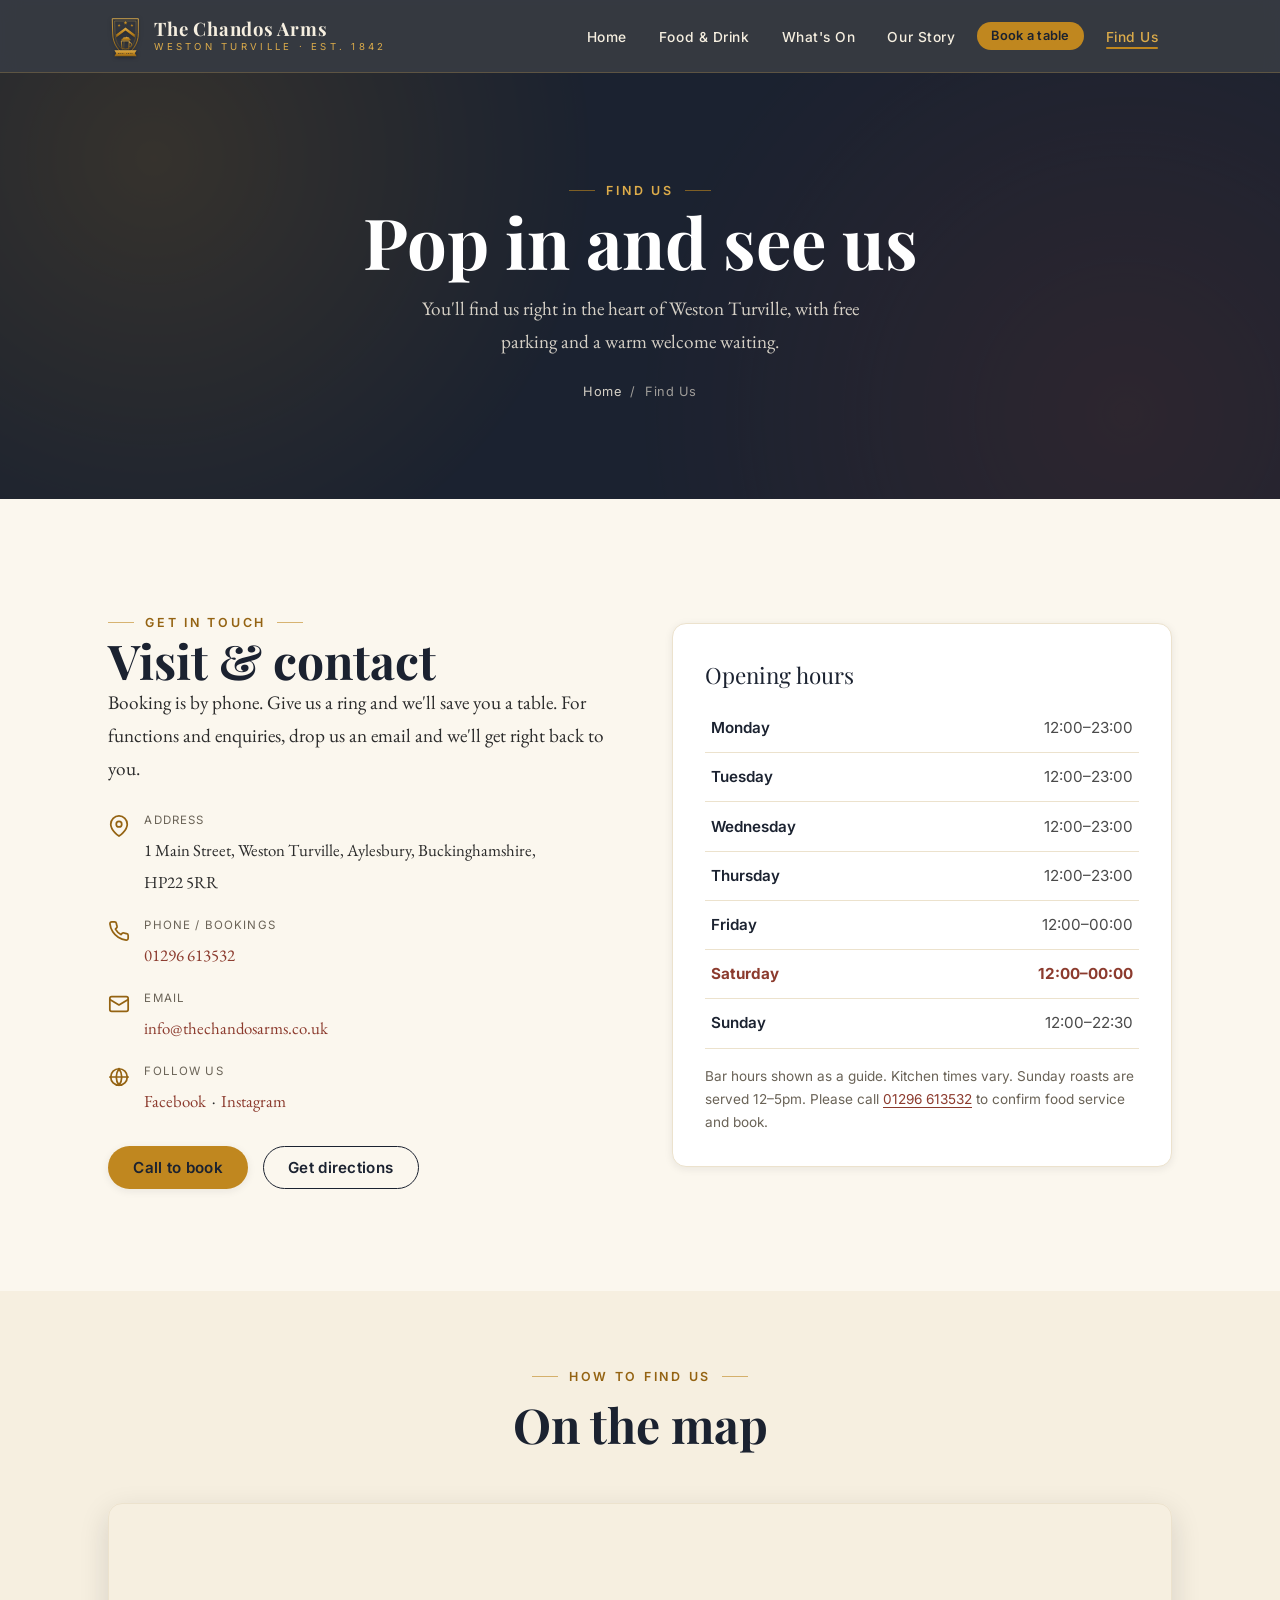
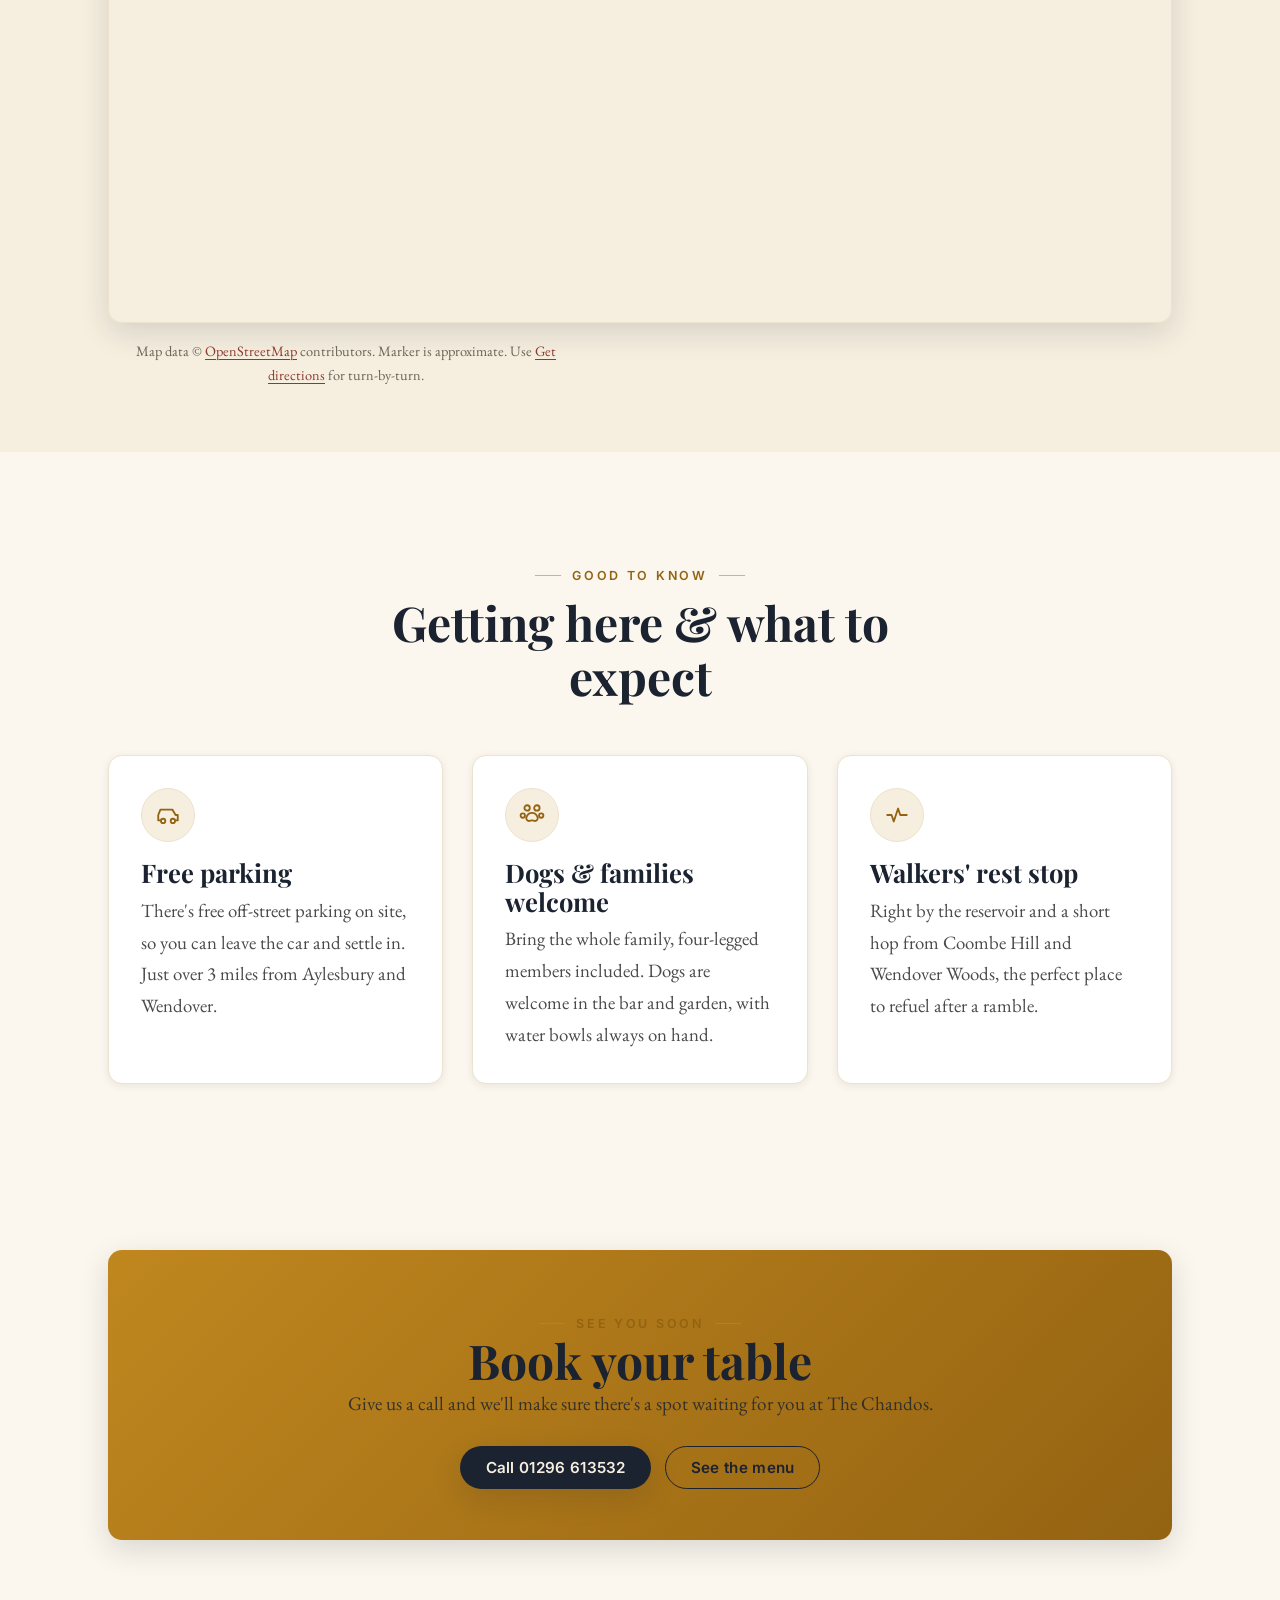
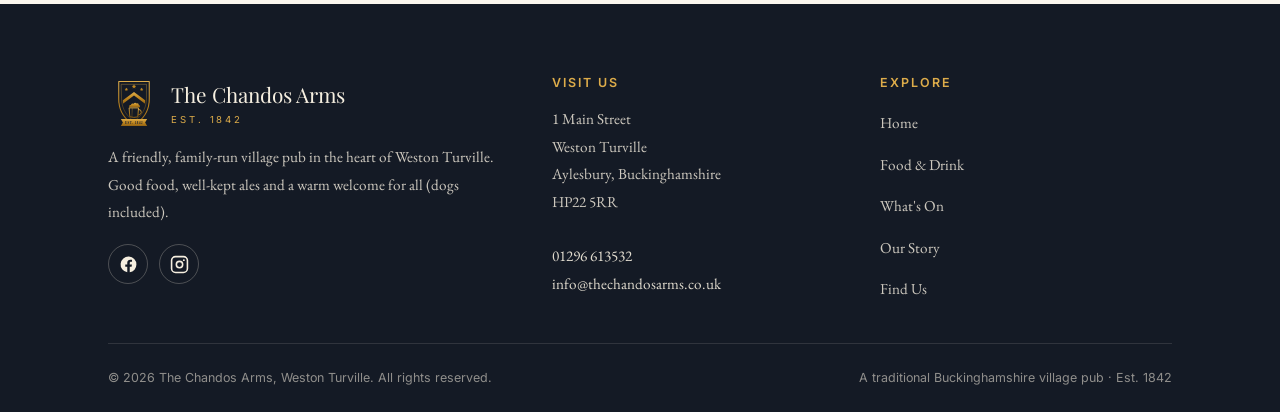
==== commit 448aeba6: "Remove em-dashes from copy (keep Food & Drink subheading) Replace em-dashes throughout with commas o" ====
--- a/find-us.html
+++ b/find-us.html
@@ -3,7 +3,7 @@
 <head>
   <meta charset="UTF-8" />
   <meta name="viewport" content="width=device-width, initial-scale=1.0" />
-  <title>Find Us — Opening Hours &amp; Contact | The Chandos Arms, Weston Turville</title>
+  <title>Find Us, Opening Hours &amp; Contact | The Chandos Arms, Weston Turville</title>
   <meta name="description" content="Find The Chandos Arms at 1 Main Street, Weston Turville, HP22 5RR. Opening hours, free parking, directions, and how to book a table on 01296 613532." />
   <link rel="icon" href="assets/favicon.svg" type="image/svg+xml" />
   <link rel="preconnect" href="https://fonts.googleapis.com" />
@@ -16,7 +16,7 @@
 
   <header class="site-header">
     <nav class="nav container" aria-label="Primary">
-      <a class="brand" href="index.html" aria-label="The Chandos Arms — home">
+      <a class="brand" href="index.html" aria-label="The Chandos Arms, home">
         <img src="assets/logo.svg" alt="" width="44" height="55" />
         <span class="brand-text">
           <span class="name">The Chandos Arms</span>
@@ -57,7 +57,7 @@
           <div class="reveal">
             <span class="eyebrow">Get in touch</span>
             <h2 id="contact-title">Visit &amp; contact</h2>
-            <p>Booking is by phone — give us a ring and we'll save you a table. For functions and enquiries, drop us an email and we'll get right back to you.</p>
+            <p>Booking is by phone. Give us a ring and we'll save you a table. For functions and enquiries, drop us an email and we'll get right back to you.</p>
             <ul class="info-list" style="margin-top:1.6rem;">
               <li>
                 <svg class="ico" viewBox="0 0 24 24" fill="none" stroke="currentColor" stroke-width="1.9" stroke-linecap="round" stroke-linejoin="round" aria-hidden="true"><path d="M21 10c0 7-9 13-9 13s-9-6-9-13a9 9 0 0 1 18 0z"/><circle cx="12" cy="10" r="3"/></svg>
@@ -96,7 +96,7 @@
                   <tr data-day="0"><th scope="row">Sunday</th><td>12:00&ndash;22:30</td></tr>
                 </tbody>
               </table>
-              <p style="font-size:0.85rem; color:var(--muted); font-family:var(--font-sans); margin-top:1rem;">Bar hours shown as a guide. Kitchen times vary &mdash; Sunday roasts are served 12&ndash;5pm. Please call <a href="tel:+441296613532">01296&nbsp;613532</a> to confirm food service and book.</p>
+              <p style="font-size:0.85rem; color:var(--muted); font-family:var(--font-sans); margin-top:1rem;">Bar hours shown as a guide. Kitchen times vary. Sunday roasts are served 12&ndash;5pm. Please call <a href="tel:+441296613532">01296&nbsp;613532</a> to confirm food service and book.</p>
             </div>
           </div>
         </div>
@@ -117,7 +117,7 @@
             loading="lazy" referrerpolicy="no-referrer-when-downgrade"></iframe>
         </div>
         <p class="center" style="margin-top:1rem; font-size:0.9rem; color:var(--muted);">
-          Map data &copy; <a href="https://www.openstreetmap.org/copyright" target="_blank" rel="noopener">OpenStreetMap</a> contributors. Marker is approximate &mdash; use <a href="https://www.google.com/maps/dir/?api=1&amp;destination=The+Chandos+Arms,+1+Main+Street,+Weston+Turville,+HP22+5RR" target="_blank" rel="noopener">Get directions</a> for turn-by-turn.
+          Map data &copy; <a href="https://www.openstreetmap.org/copyright" target="_blank" rel="noopener">OpenStreetMap</a> contributors. Marker is approximate. Use <a href="https://www.google.com/maps/dir/?api=1&amp;destination=The+Chandos+Arms,+1+Main+Street,+Weston+Turville,+HP22+5RR" target="_blank" rel="noopener">Get directions</a> for turn-by-turn.
         </p>
       </div>
     </section>
@@ -138,12 +138,12 @@
           <article class="card reveal" data-delay="1">
             <span class="card__icon"><svg class="ico" viewBox="0 0 24 24" fill="none" stroke="currentColor" stroke-width="1.7" stroke-linecap="round" stroke-linejoin="round" aria-hidden="true"><path d="M10 5.5a2.5 2.5 0 1 1-5 0 2.5 2.5 0 0 1 5 0zM19 5.5a2.5 2.5 0 1 1-5 0 2.5 2.5 0 0 1 5 0zM5.5 12.5a2 2 0 1 1-4 0 2 2 0 0 1 4 0zM22.5 12.5a2 2 0 1 1-4 0 2 2 0 0 1 4 0z"/><path d="M12 10c2.8 0 4.5 2 5.2 4.2.5 1.6-.7 3.3-2.4 3.3-1 0-1.8-.6-2.8-.6s-1.8.6-2.8.6c-1.7 0-2.9-1.7-2.4-3.3C7.5 12 9.2 10 12 10z"/></svg></span>
             <h3>Dogs &amp; families welcome</h3>
-            <p>Bring the whole family — four-legged members included. Dogs are welcome in the bar and garden, with water bowls always on hand.</p>
+            <p>Bring the whole family, four-legged members included. Dogs are welcome in the bar and garden, with water bowls always on hand.</p>
           </article>
           <article class="card reveal" data-delay="2">
             <span class="card__icon"><svg class="ico" viewBox="0 0 24 24" fill="none" stroke="currentColor" stroke-width="1.7" stroke-linecap="round" stroke-linejoin="round" aria-hidden="true"><path d="M3 12h4l2 6 4-12 2 6h6"/></svg></span>
             <h3>Walkers' rest stop</h3>
-            <p>Right by the reservoir and a short hop from Coombe Hill and Wendover Woods — the perfect place to refuel after a ramble.</p>
+            <p>Right by the reservoir and a short hop from Coombe Hill and Wendover Woods, the perfect place to refuel after a ramble.</p>
           </article>
         </div>
       </div>
@@ -177,7 +177,7 @@
               <div class="sub">Est. 1842</div>
             </div>
           </div>
-          <p class="footer-contact">A friendly, family-run village pub in the heart of Weston Turville — good food, well-kept ales and a warm welcome for all (dogs included).</p>
+          <p class="footer-contact">A friendly, family-run village pub in the heart of Weston Turville. Good food, well-kept ales and a warm welcome for all (dogs included).</p>
           <div class="socials">
             <a href="https://www.facebook.com/TheChandos?locale=en_GB" aria-label="The Chandos Arms on Facebook" target="_blank" rel="noopener">
               <svg class="ico" viewBox="0 0 24 24" fill="currentColor" aria-hidden="true"><path d="M22 12a10 10 0 1 0-11.56 9.88v-6.99H7.9V12h2.54V9.8c0-2.5 1.49-3.89 3.78-3.89 1.09 0 2.24.2 2.24.2v2.46h-1.26c-1.24 0-1.63.77-1.63 1.56V12h2.78l-.44 2.89h-2.34v6.99A10 10 0 0 0 22 12z"/></svg>
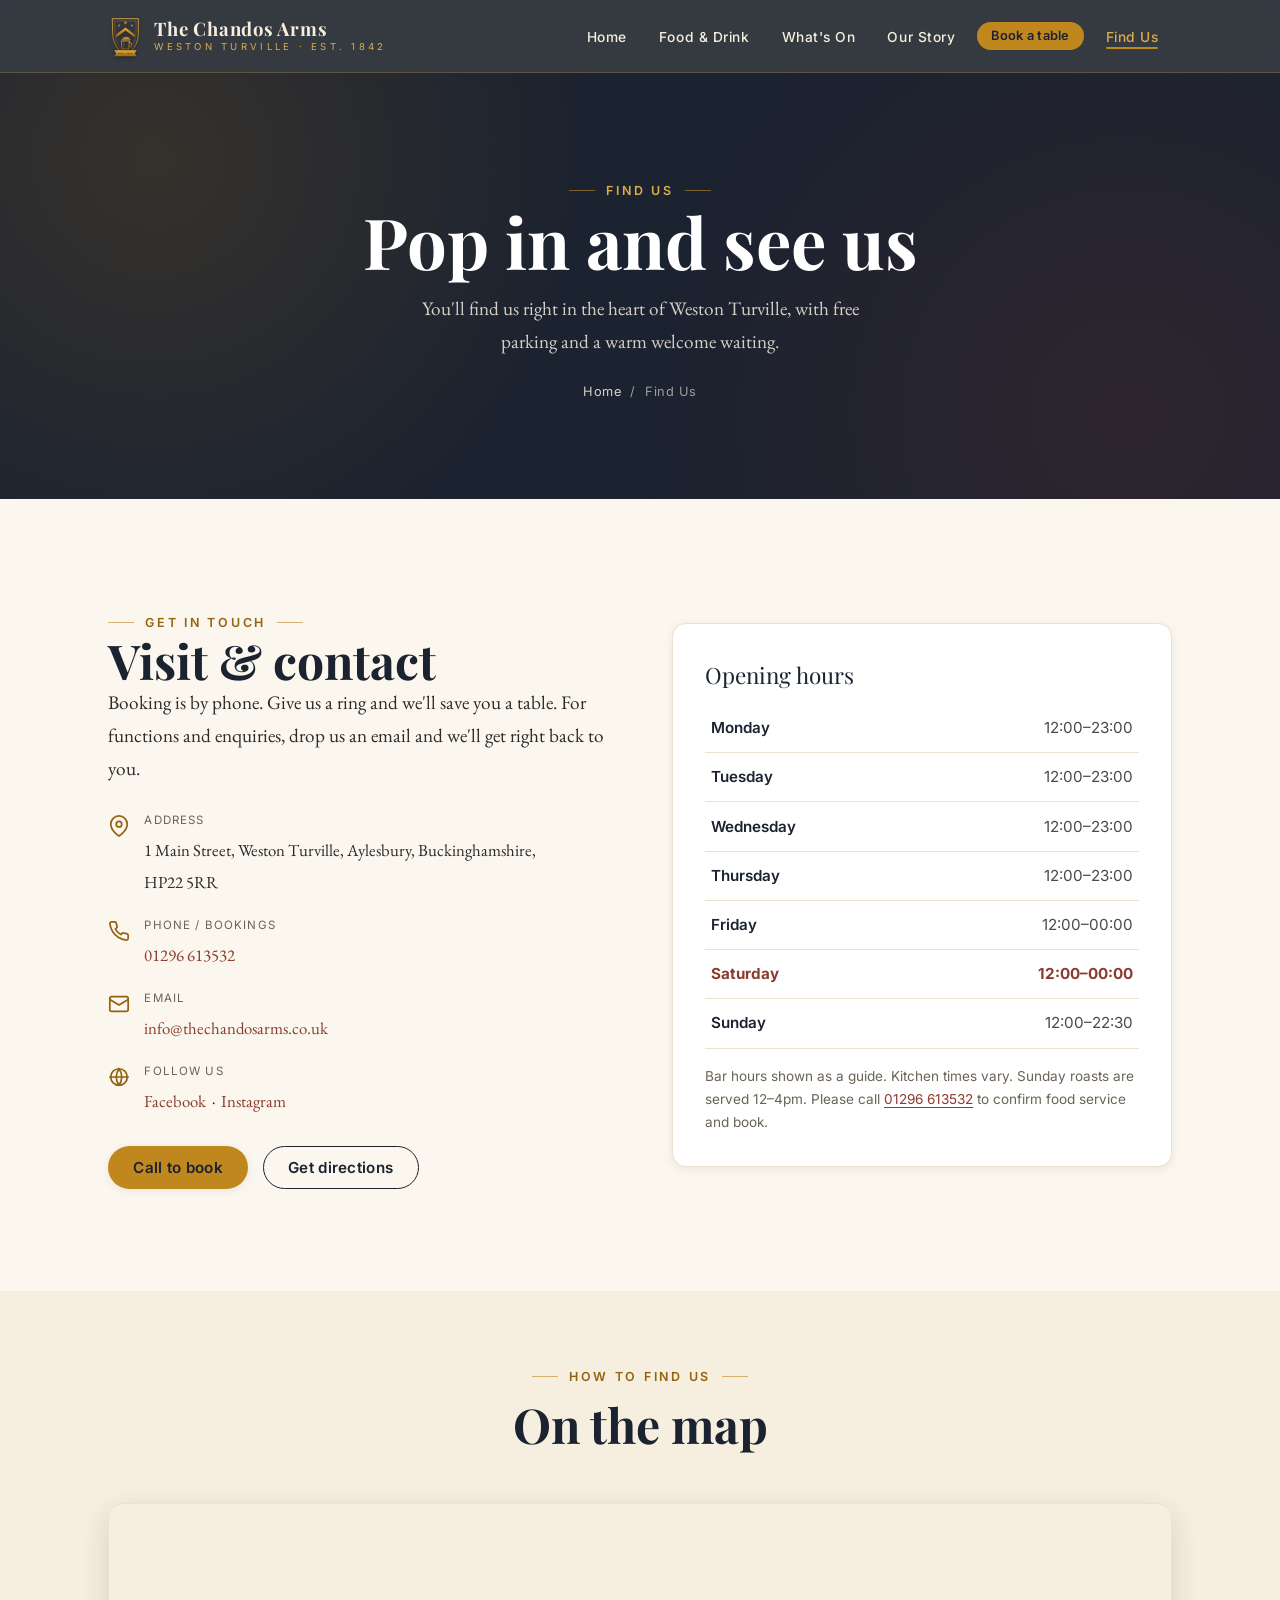
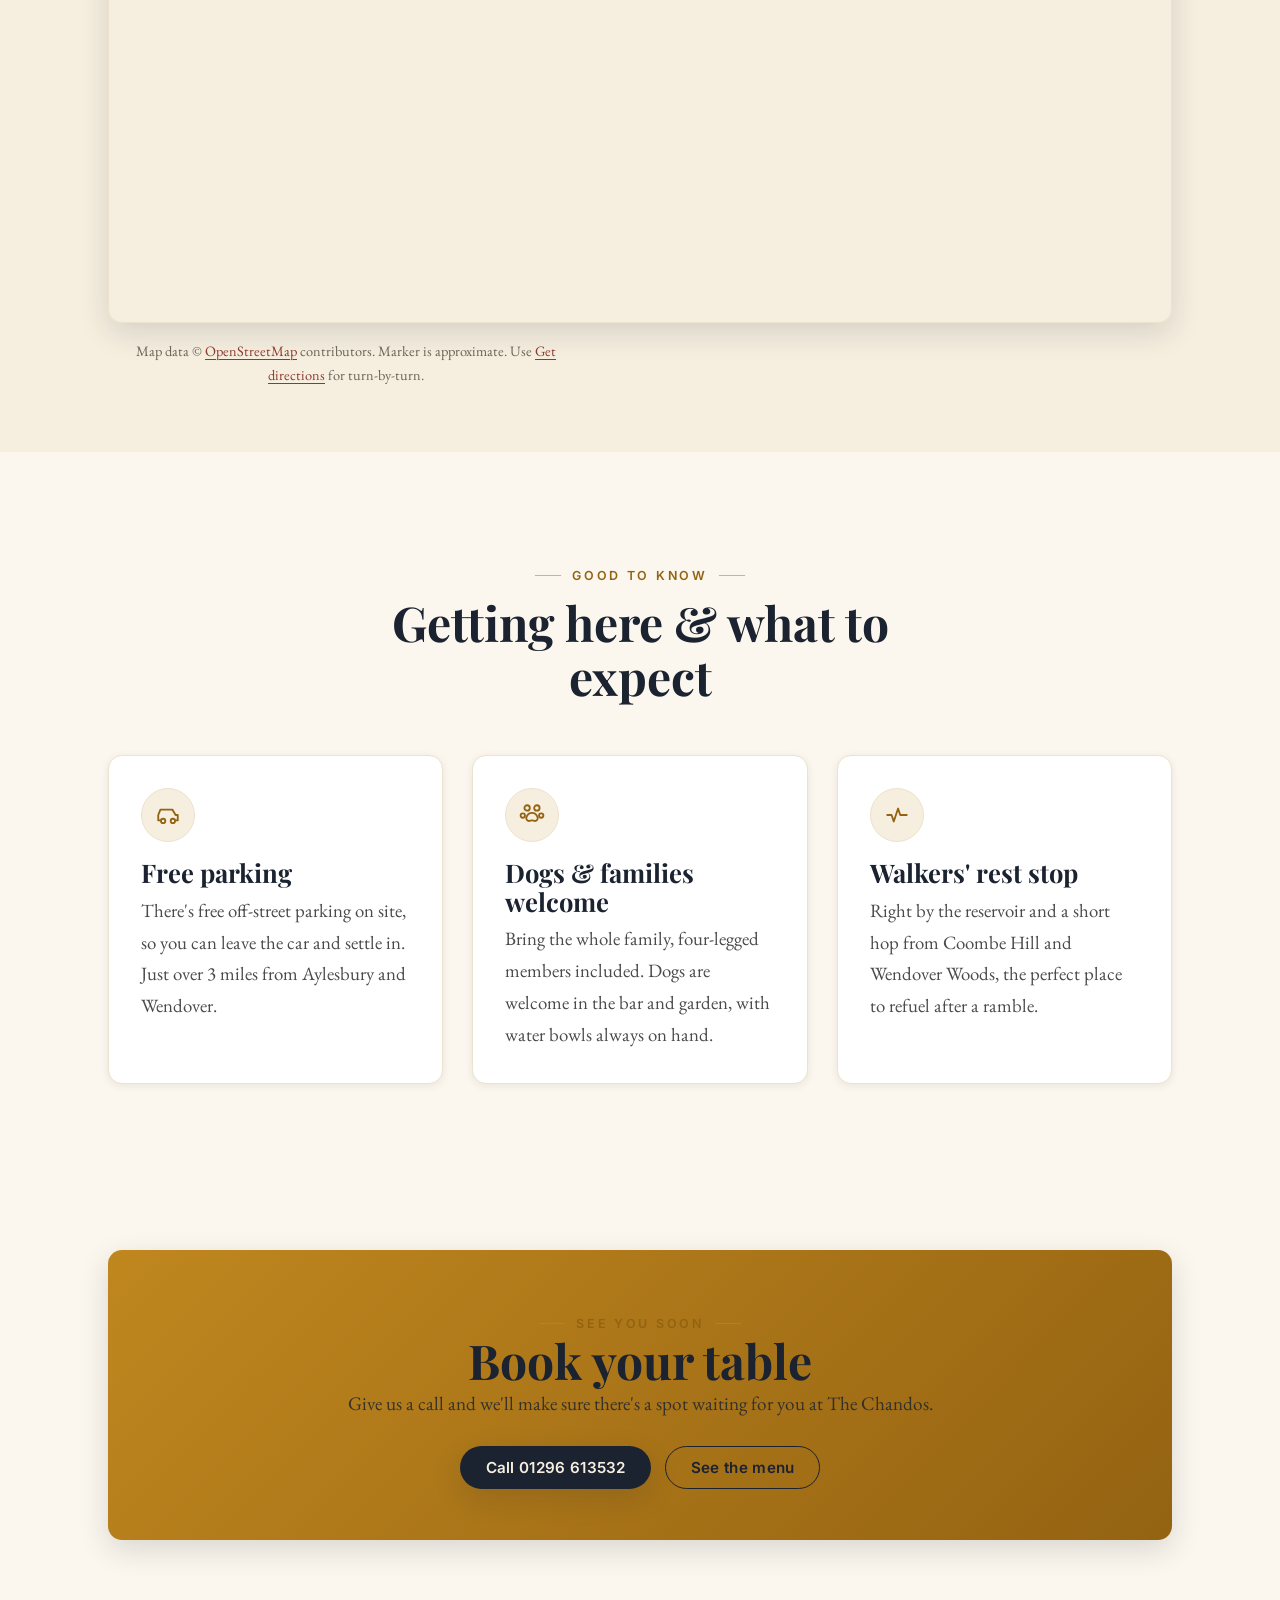
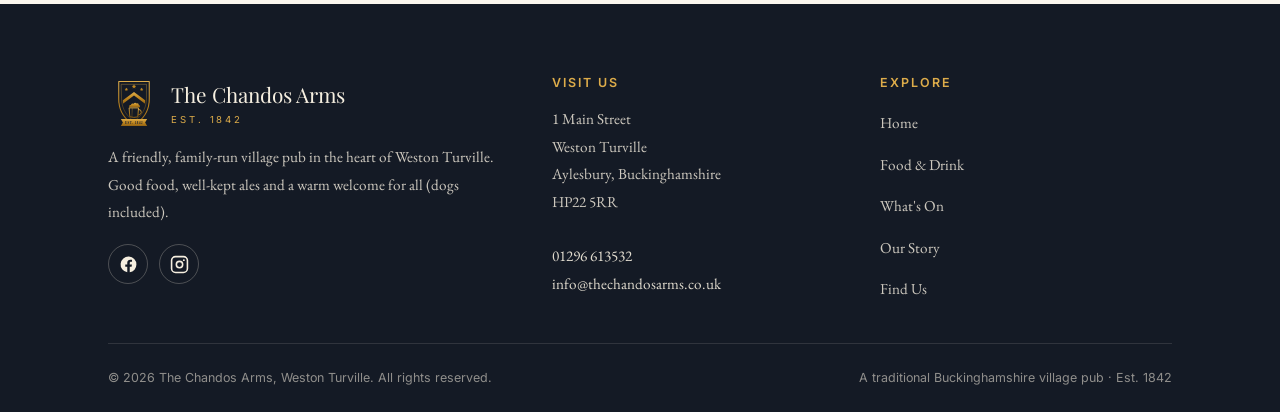
==== commit 80339641: "Update Sunday roast time to 12-4pm on Home and Find Us Brings these in line with the menu page so th" ====
--- a/find-us.html
+++ b/find-us.html
@@ -96,7 +96,7 @@
                   <tr data-day="0"><th scope="row">Sunday</th><td>12:00&ndash;22:30</td></tr>
                 </tbody>
               </table>
-              <p style="font-size:0.85rem; color:var(--muted); font-family:var(--font-sans); margin-top:1rem;">Bar hours shown as a guide. Kitchen times vary. Sunday roasts are served 12&ndash;5pm. Please call <a href="tel:+441296613532">01296&nbsp;613532</a> to confirm food service and book.</p>
+              <p style="font-size:0.85rem; color:var(--muted); font-family:var(--font-sans); margin-top:1rem;">Bar hours shown as a guide. Kitchen times vary. Sunday roasts are served 12&ndash;4pm. Please call <a href="tel:+441296613532">01296&nbsp;613532</a> to confirm food service and book.</p>
             </div>
           </div>
         </div>
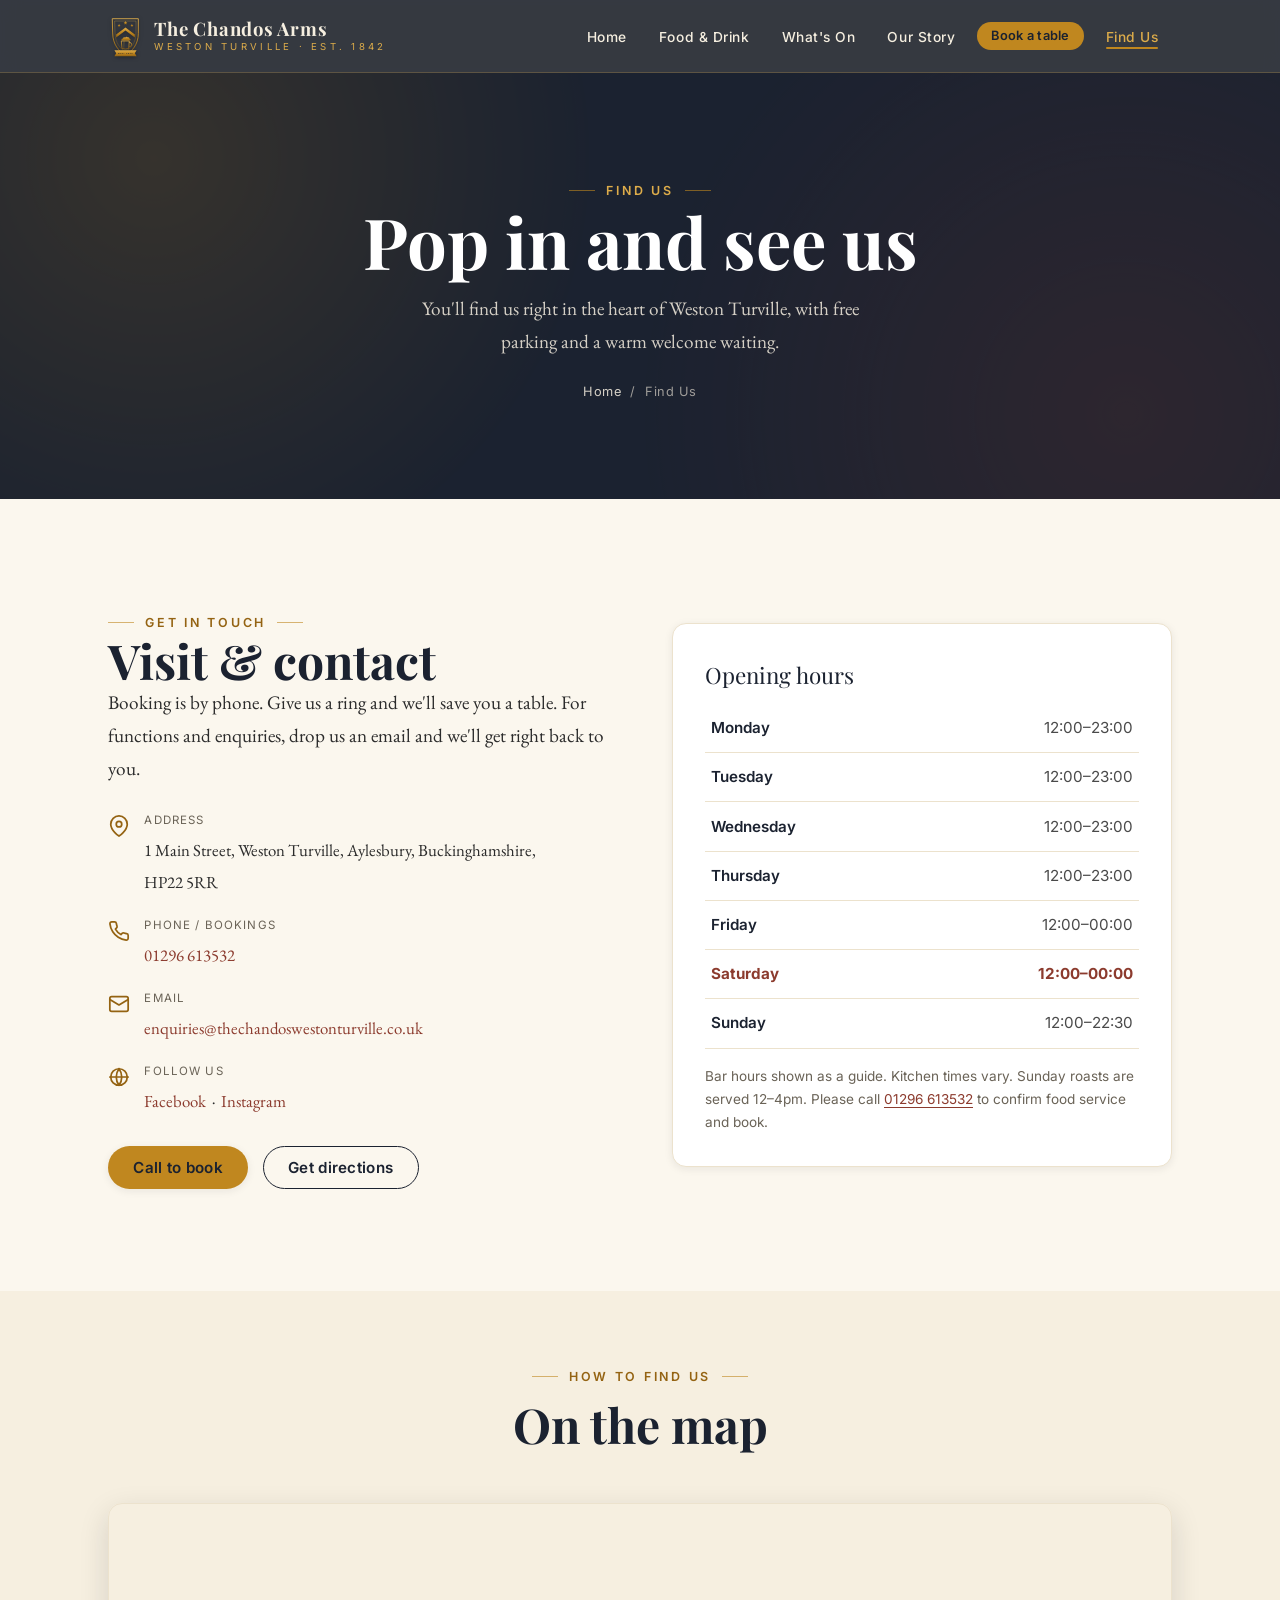
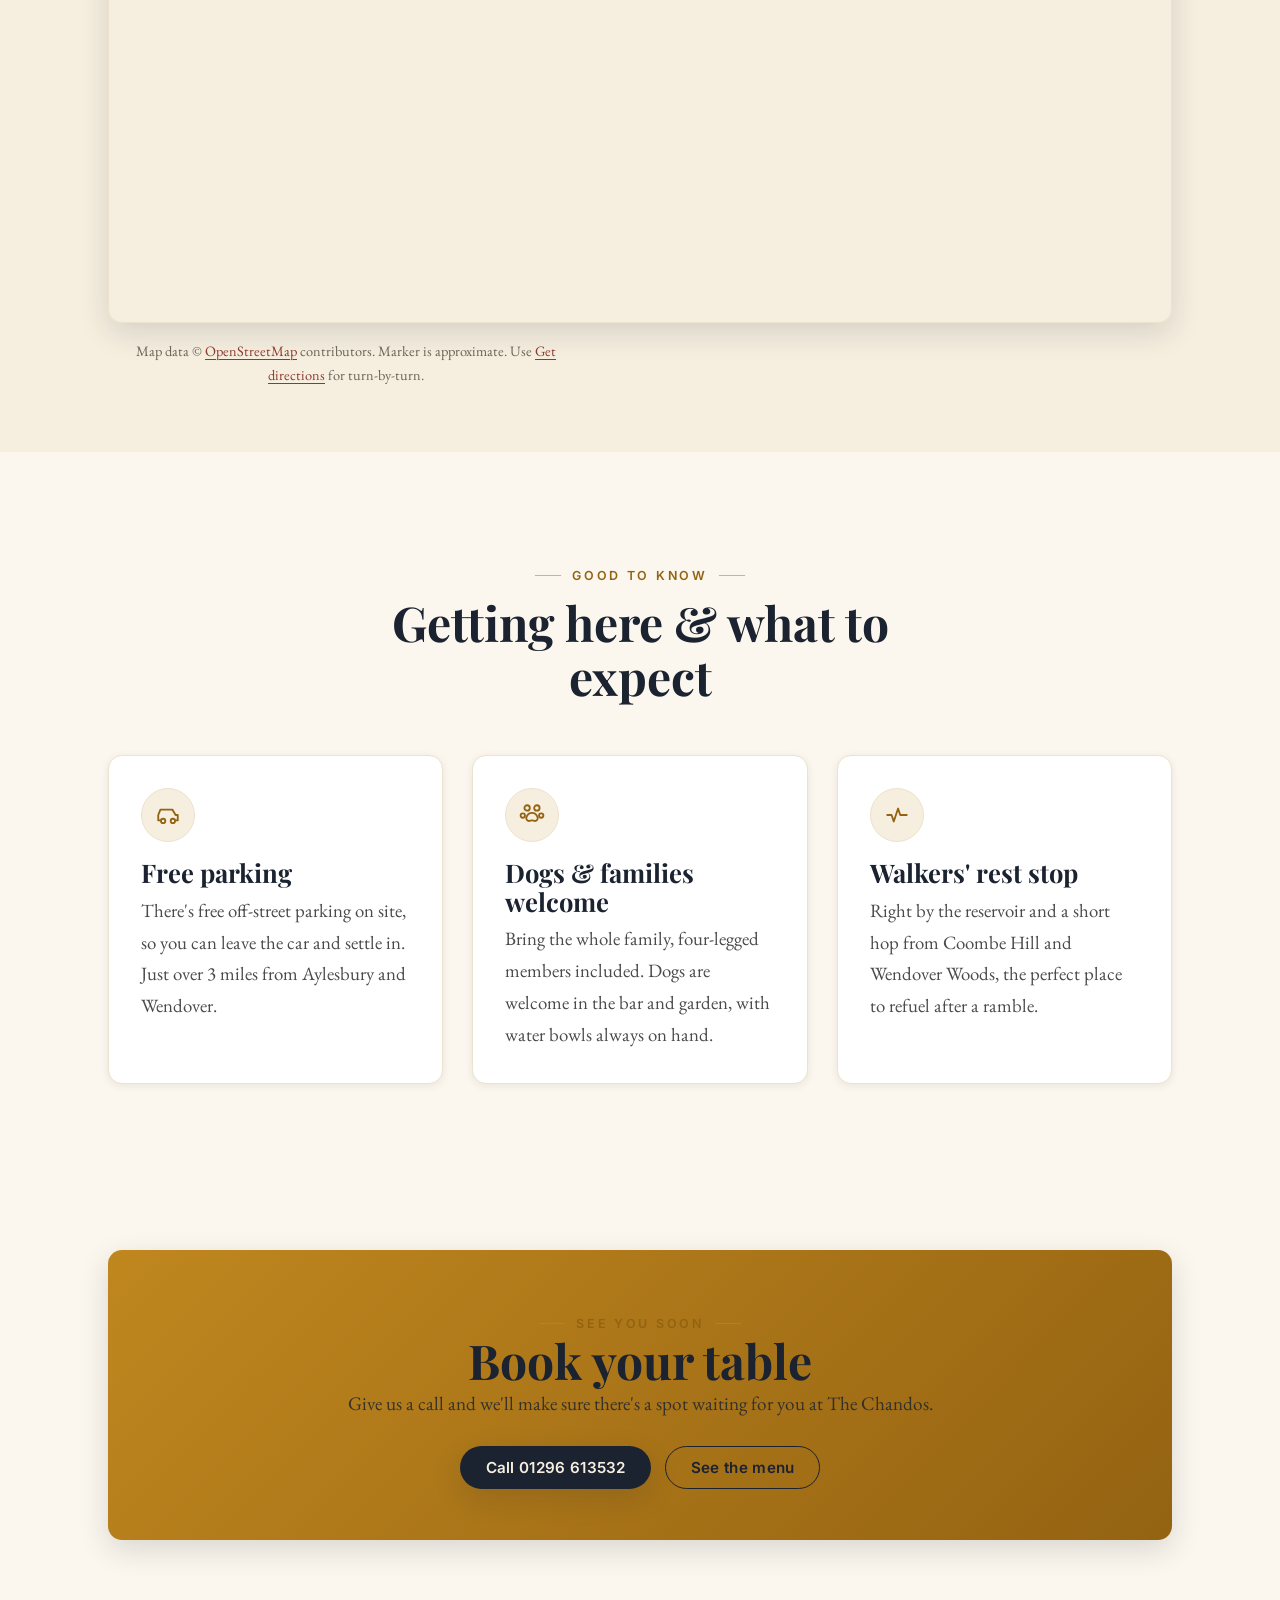
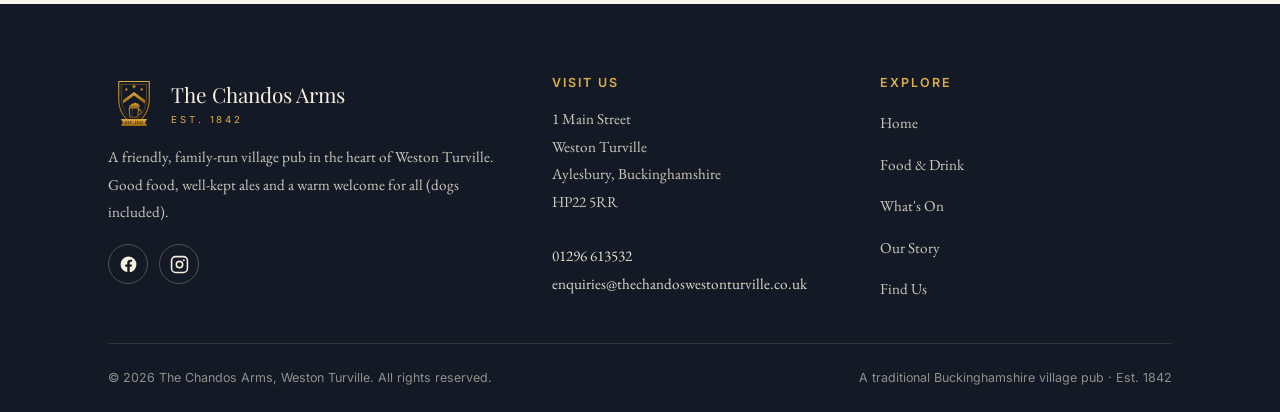
==== commit 48a07325: "Update contact email to enquiries@thechandoswestonturville.co.uk New address across all pages (mailt" ====
--- a/find-us.html
+++ b/find-us.html
@@ -69,7 +69,7 @@
               </li>
               <li>
                 <svg class="ico" viewBox="0 0 24 24" fill="none" stroke="currentColor" stroke-width="1.9" stroke-linecap="round" stroke-linejoin="round" aria-hidden="true"><rect x="2" y="4" width="20" height="16" rx="2"/><path d="m22 7-10 6L2 7"/></svg>
-                <div><span class="k">Email</span><span class="v"><a href="mailto:info@thechandosarms.co.uk">info@thechandosarms.co.uk</a></span></div>
+                <div><span class="k">Email</span><span class="v"><a href="mailto:enquiries@thechandoswestonturville.co.uk">enquiries@thechandoswestonturville.co.uk</a></span></div>
               </li>
               <li>
                 <svg class="ico" viewBox="0 0 24 24" fill="none" stroke="currentColor" stroke-width="1.9" stroke-linecap="round" stroke-linejoin="round" aria-hidden="true"><circle cx="12" cy="12" r="9"/><path d="M2 12h20M12 3a15 15 0 0 1 0 18M12 3a15 15 0 0 0 0 18"/></svg>
@@ -195,7 +195,7 @@
             Aylesbury, Buckinghamshire<br />
             HP22 5RR<br /><br />
             <a href="tel:+441296613532">01296 613532</a><br />
-            <a href="mailto:info@thechandosarms.co.uk">info@thechandosarms.co.uk</a>
+            <a href="mailto:enquiries@thechandoswestonturville.co.uk">enquiries@thechandoswestonturville.co.uk</a>
           </p>
         </div>
         <div class="footer-col">
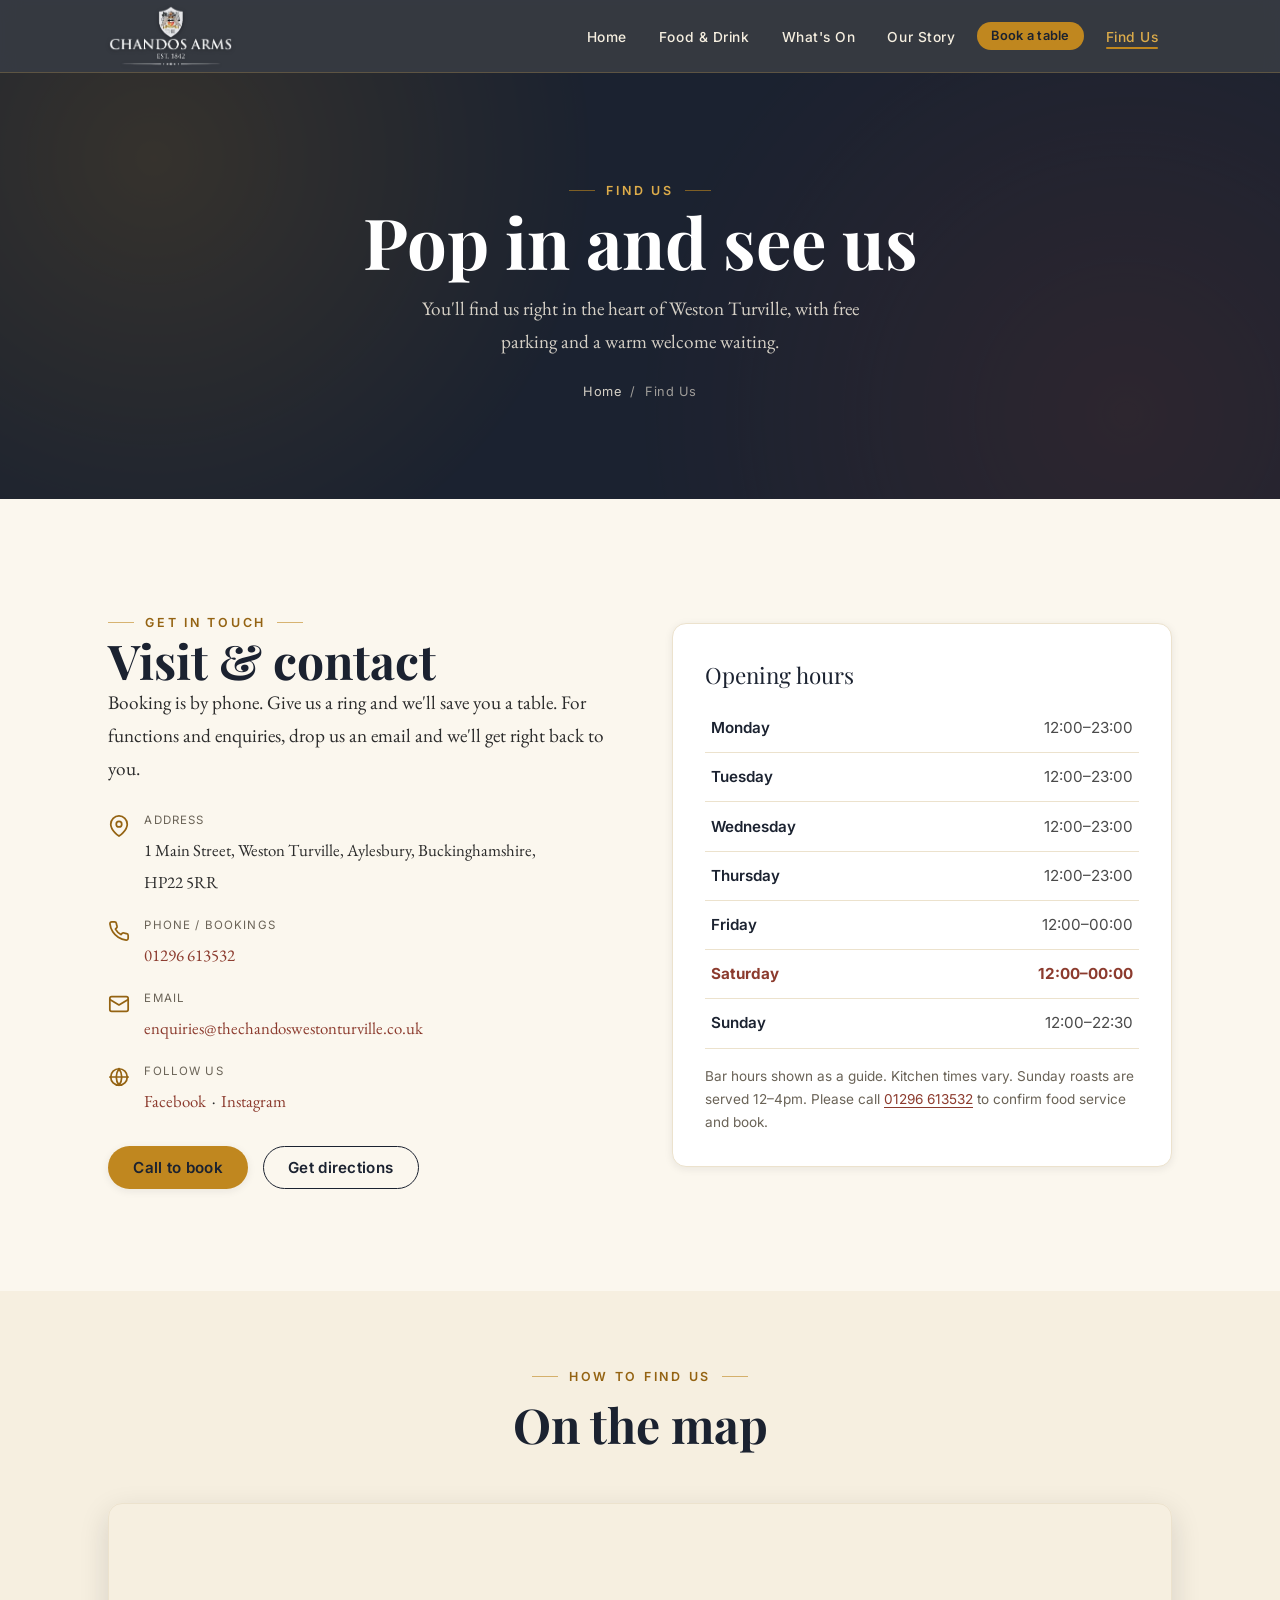
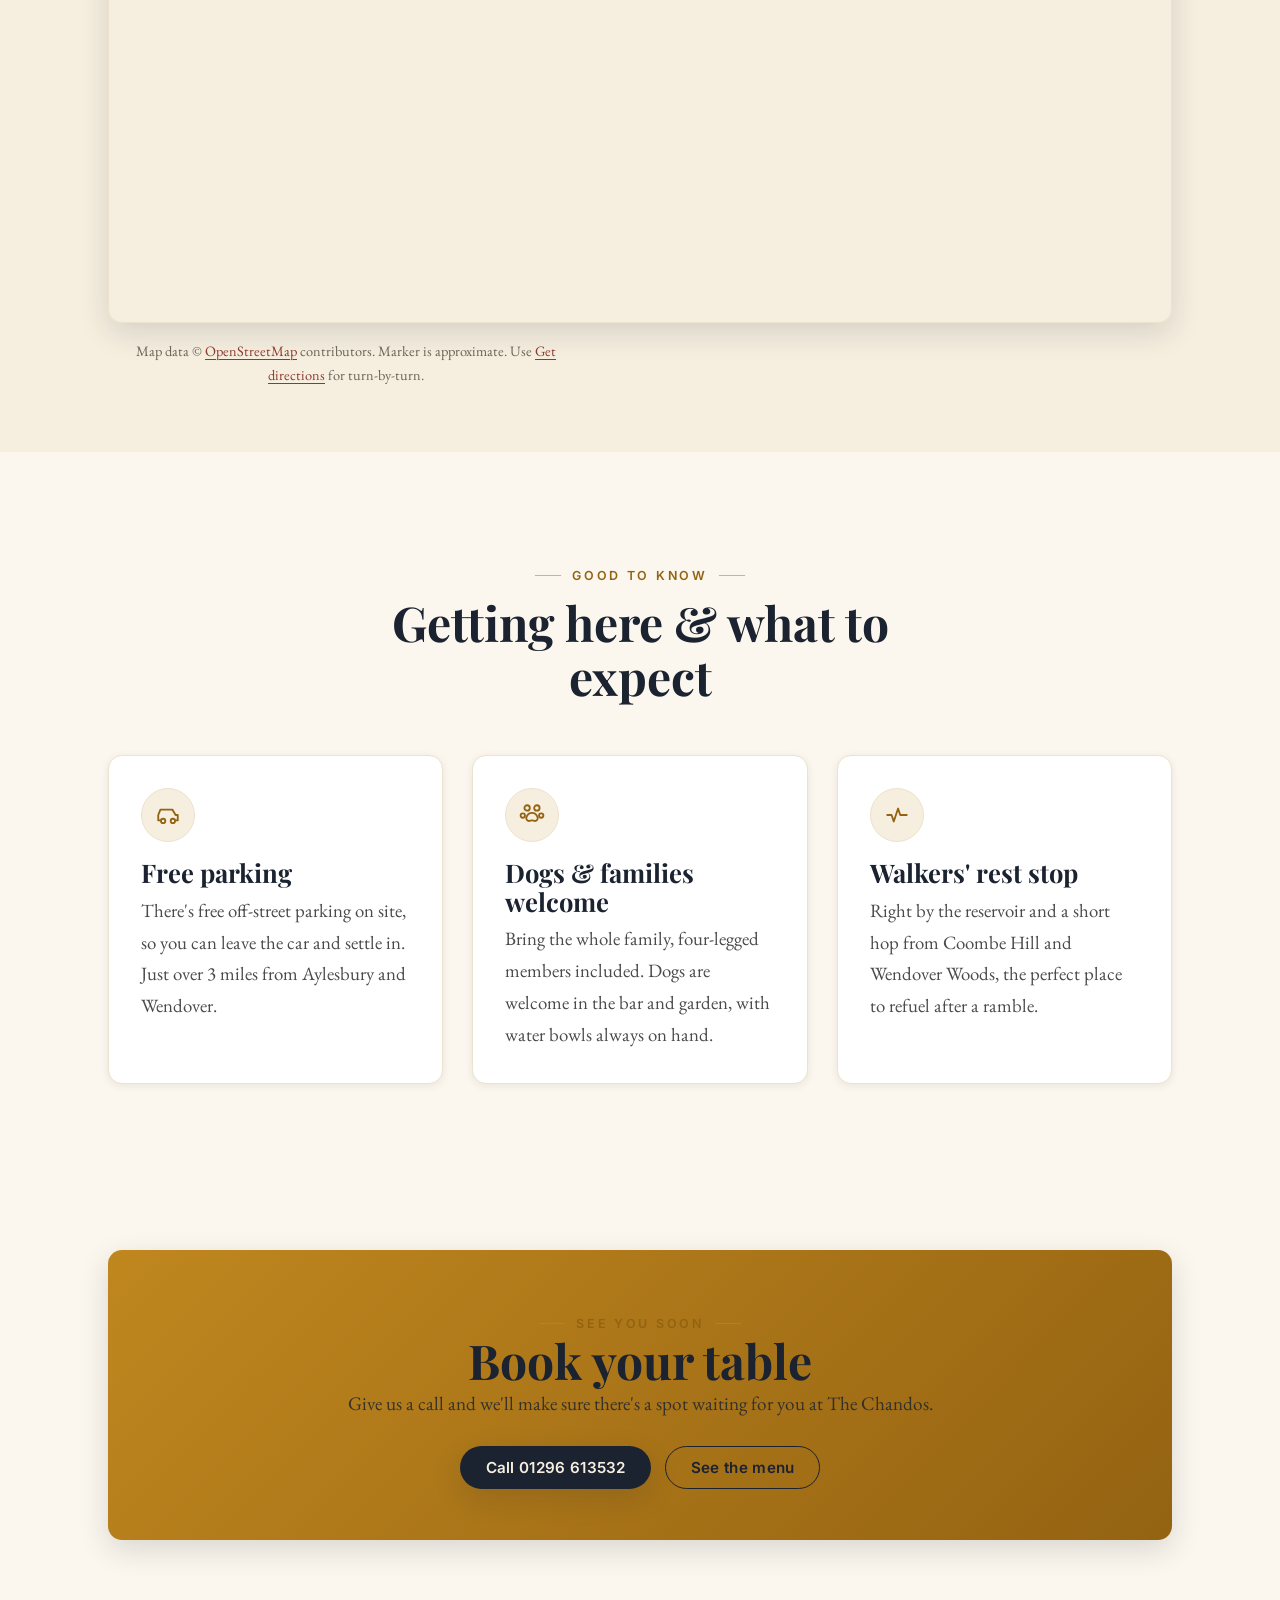
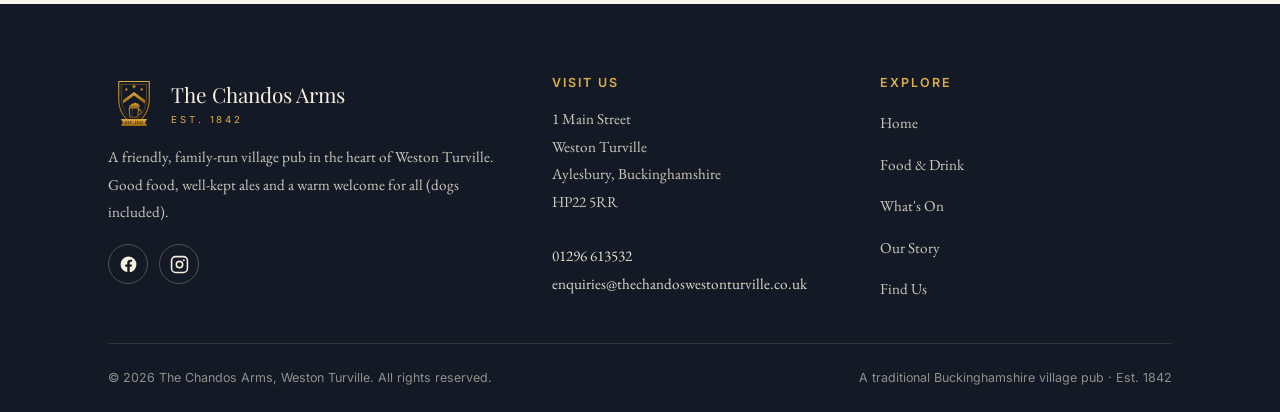
==== commit fa579674: "Remove Live Sport & Quiz Nights; add pub photos and real coat of arms - What's On: drop the Live Spo" ====
--- a/find-us.html
+++ b/find-us.html
@@ -17,11 +17,7 @@
   <header class="site-header">
     <nav class="nav container" aria-label="Primary">
       <a class="brand" href="index.html" aria-label="The Chandos Arms, home">
-        <img src="assets/logo.svg" alt="" width="44" height="55" />
-        <span class="brand-text">
-          <span class="name">The Chandos Arms</span>
-          <span class="sub">Weston&nbsp;Turville · Est.&nbsp;1842</span>
-        </span>
+        <img src="images/logo-arms.png" alt="" width="526" height="261" />
       </a>
       <button class="nav-toggle" aria-expanded="false" aria-controls="nav-menu" aria-label="Open menu">
         <span class="bars"></span>
--- a/css/styles.css
+++ b/css/styles.css
@@ -163,8 +163,9 @@
   display: flex; align-items: center; justify-content: space-between; gap: 1rem;
   min-height: var(--header-h);
 }
+.hero-crest { display: block; width: min(240px, 62%); height: auto; margin: 0 auto 1.6rem; }
 .brand { display: flex; align-items: center; gap: 0.7rem; text-decoration: none; }
-.brand img { height: 44px; width: auto; filter: drop-shadow(0 1px 2px rgba(0,0,0,0.4)); }
+.brand img { height: 62px; width: auto; filter: drop-shadow(0 1px 2px rgba(0,0,0,0.4)); }
 .brand-text { display: flex; flex-direction: column; line-height: 1; }
 .brand-text .name {
   font-family: var(--font-display); font-weight: 700; color: var(--cream);
@@ -208,6 +209,7 @@
 
 @media (max-width: 860px) {
   .nav-toggle { display: inline-flex; }
+  .brand img { height: 50px; }
   .nav-menu {
     position: fixed; inset: var(--header-h) 0 auto 0;
     background: var(--navy-deep);
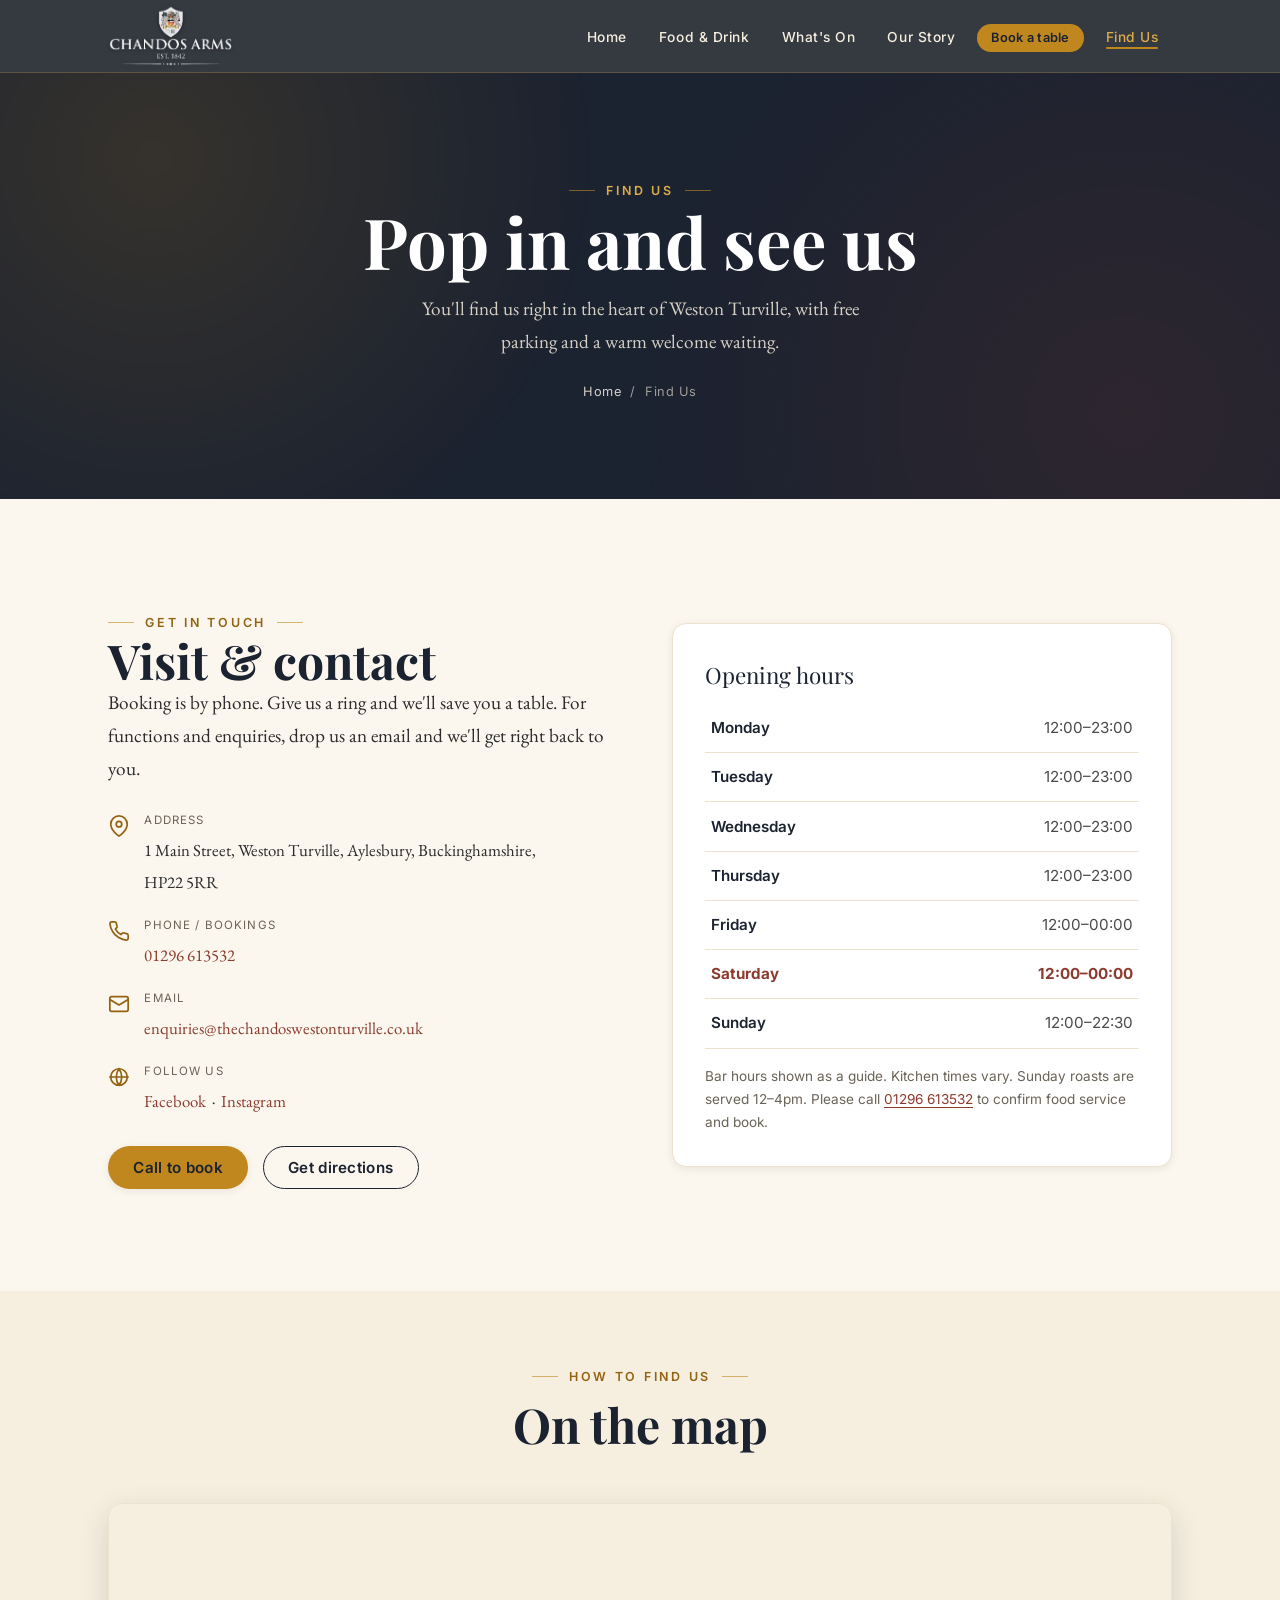
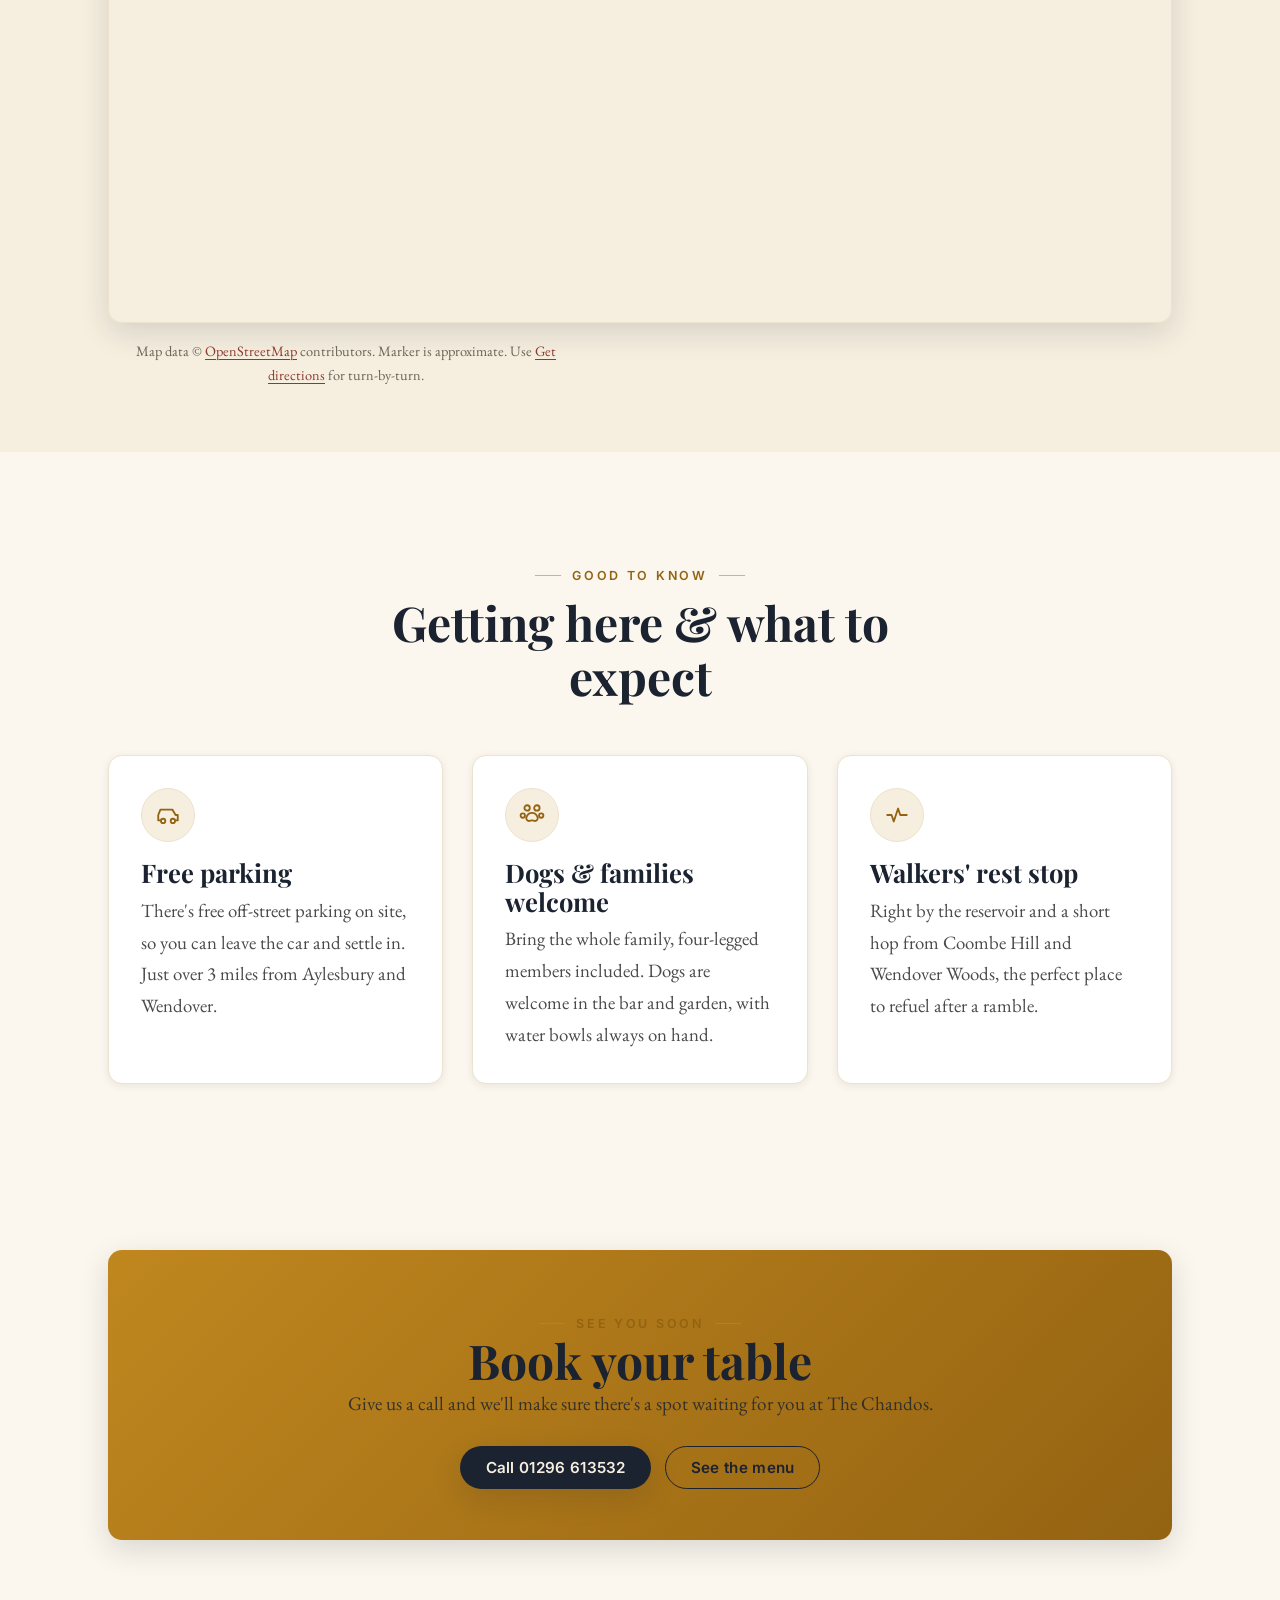
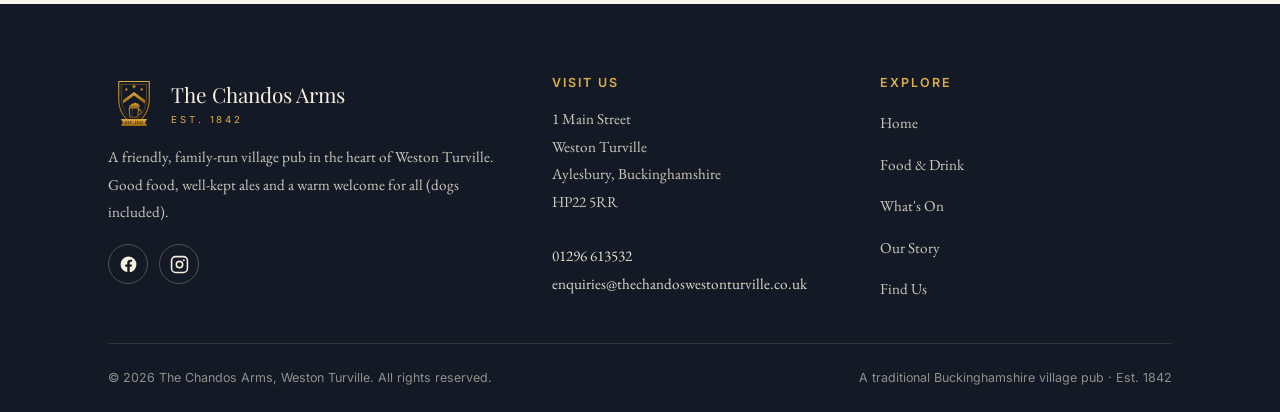
==== commit 14c0ac26: "Update favicon to the pub coat of arms Replace the simple SVG shield mark with the real crest on a n" ====
--- a/find-us.html
+++ b/find-us.html
@@ -5,7 +5,9 @@
   <meta name="viewport" content="width=device-width, initial-scale=1.0" />
   <title>Find Us, Opening Hours &amp; Contact | The Chandos Arms, Weston Turville</title>
   <meta name="description" content="Find The Chandos Arms at 1 Main Street, Weston Turville, HP22 5RR. Opening hours, free parking, directions, and how to book a table on 01296 613532." />
-  <link rel="icon" href="assets/favicon.svg" type="image/svg+xml" />
+  <link rel="icon" type="image/png" sizes="32x32" href="assets/favicon-32.png" />
+  <link rel="icon" type="image/png" sizes="48x48" href="assets/favicon-48.png" />
+  <link rel="apple-touch-icon" href="assets/apple-touch-icon.png" />
   <link rel="preconnect" href="https://fonts.googleapis.com" />
   <link rel="preconnect" href="https://fonts.gstatic.com" crossorigin />
   <link href="https://fonts.googleapis.com/css2?family=Playfair+Display:wght@500;600;700;800&family=EB+Garamond:ital,wght@0,400;0,500;0,600;1,400&family=Inter:wght@400;500;600;700;800&display=swap" rel="stylesheet" />
--- a/css/styles.css
+++ b/css/styles.css
@@ -147,7 +147,7 @@
 .btn--outline { --btn-bg: transparent; --btn-fg: var(--navy); border-color: var(--navy); box-shadow: none; }
 .btn--outline:hover { background: var(--navy); color: var(--cream); }
 .btn .ico { width: 1.05em; height: 1.05em; }
-.btn-row { display: flex; flex-wrap: wrap; gap: 0.9rem; }
+.btn-row { display: flex; flex-wrap: wrap; gap: 0.9rem; margin-top: 1.7rem; }
 .btn-row.center { justify-content: center; }
 
 /* ---------- Header / nav ---------- */
@@ -163,7 +163,7 @@
   display: flex; align-items: center; justify-content: space-between; gap: 1rem;
   min-height: var(--header-h);
 }
-.hero-crest { display: block; width: min(240px, 62%); height: auto; margin: 0 auto 1.6rem; }
+.hero-crest { display: block; width: min(300px, 68%); height: auto; margin: 0 auto 1.8rem; }
 .brand { display: flex; align-items: center; gap: 0.7rem; text-decoration: none; }
 .brand img { height: 62px; width: auto; filter: drop-shadow(0 1px 2px rgba(0,0,0,0.4)); }
 .brand-text { display: flex; flex-direction: column; line-height: 1; }
@@ -190,6 +190,7 @@
 }
 .btn--sm { padding: 0.5em 1.05em; font-size: 0.8rem; box-shadow: none; }
 .nav-book { display: flex; align-items: center; margin: 0 0.2rem; }
+.nav-book .btn { position: relative; top: 2px; }
 
 .nav-toggle {
   display: none; background: transparent; border: 1px solid rgba(246,239,224,0.4);
@@ -225,7 +226,7 @@
   .nav-links a:not(.btn) { padding: 0.85rem 0.6rem; font-size: 1rem; border-bottom: 1px solid rgba(246,239,224,0.08); }
   .nav-links a[aria-current="page"]::after { display: none; }
   .nav-book { order: 20; margin: 0.9rem 0 0; }
-  .nav-book .btn { width: 100%; padding: 0.9em; font-size: 0.95rem; box-shadow: var(--shadow-sm); }
+  .nav-book .btn { width: 100%; padding: 0.9em; font-size: 0.95rem; box-shadow: var(--shadow-sm); top: 0; }
 }
 
 /* ---------- Hero ---------- */
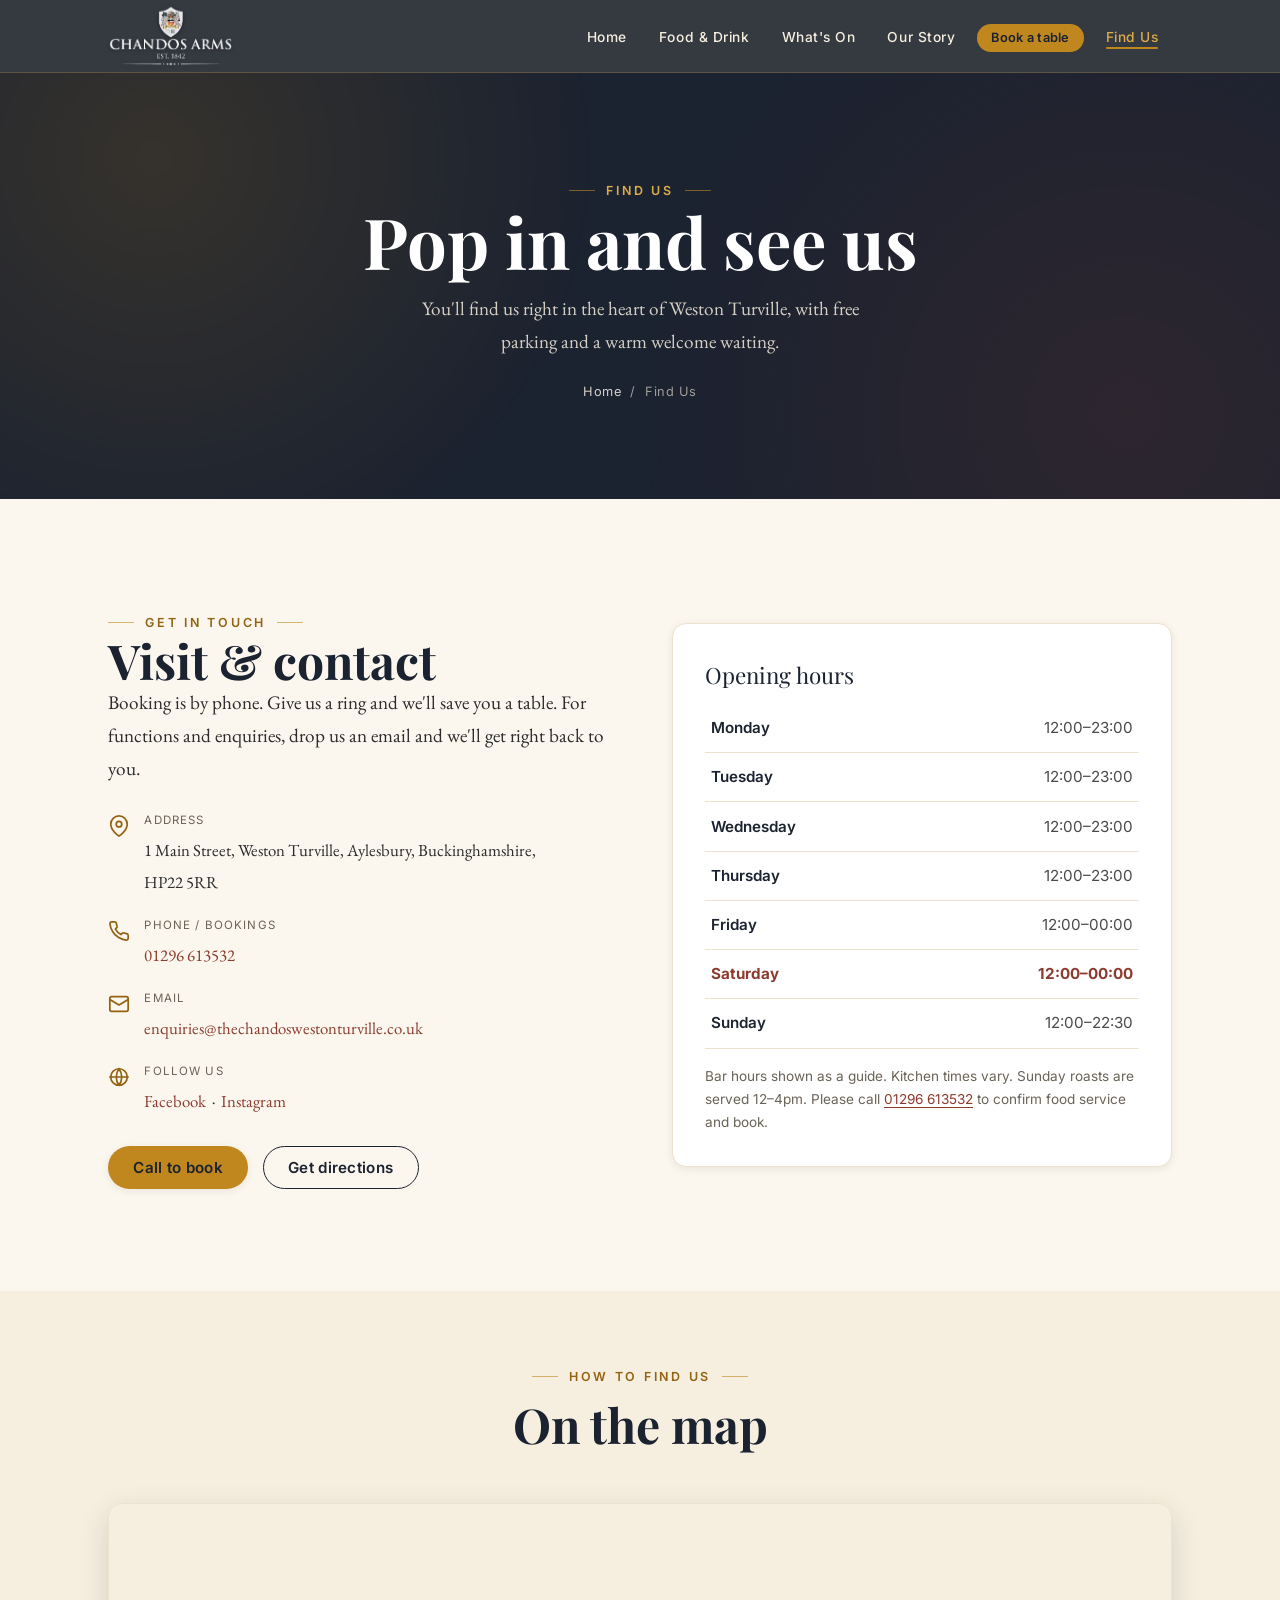
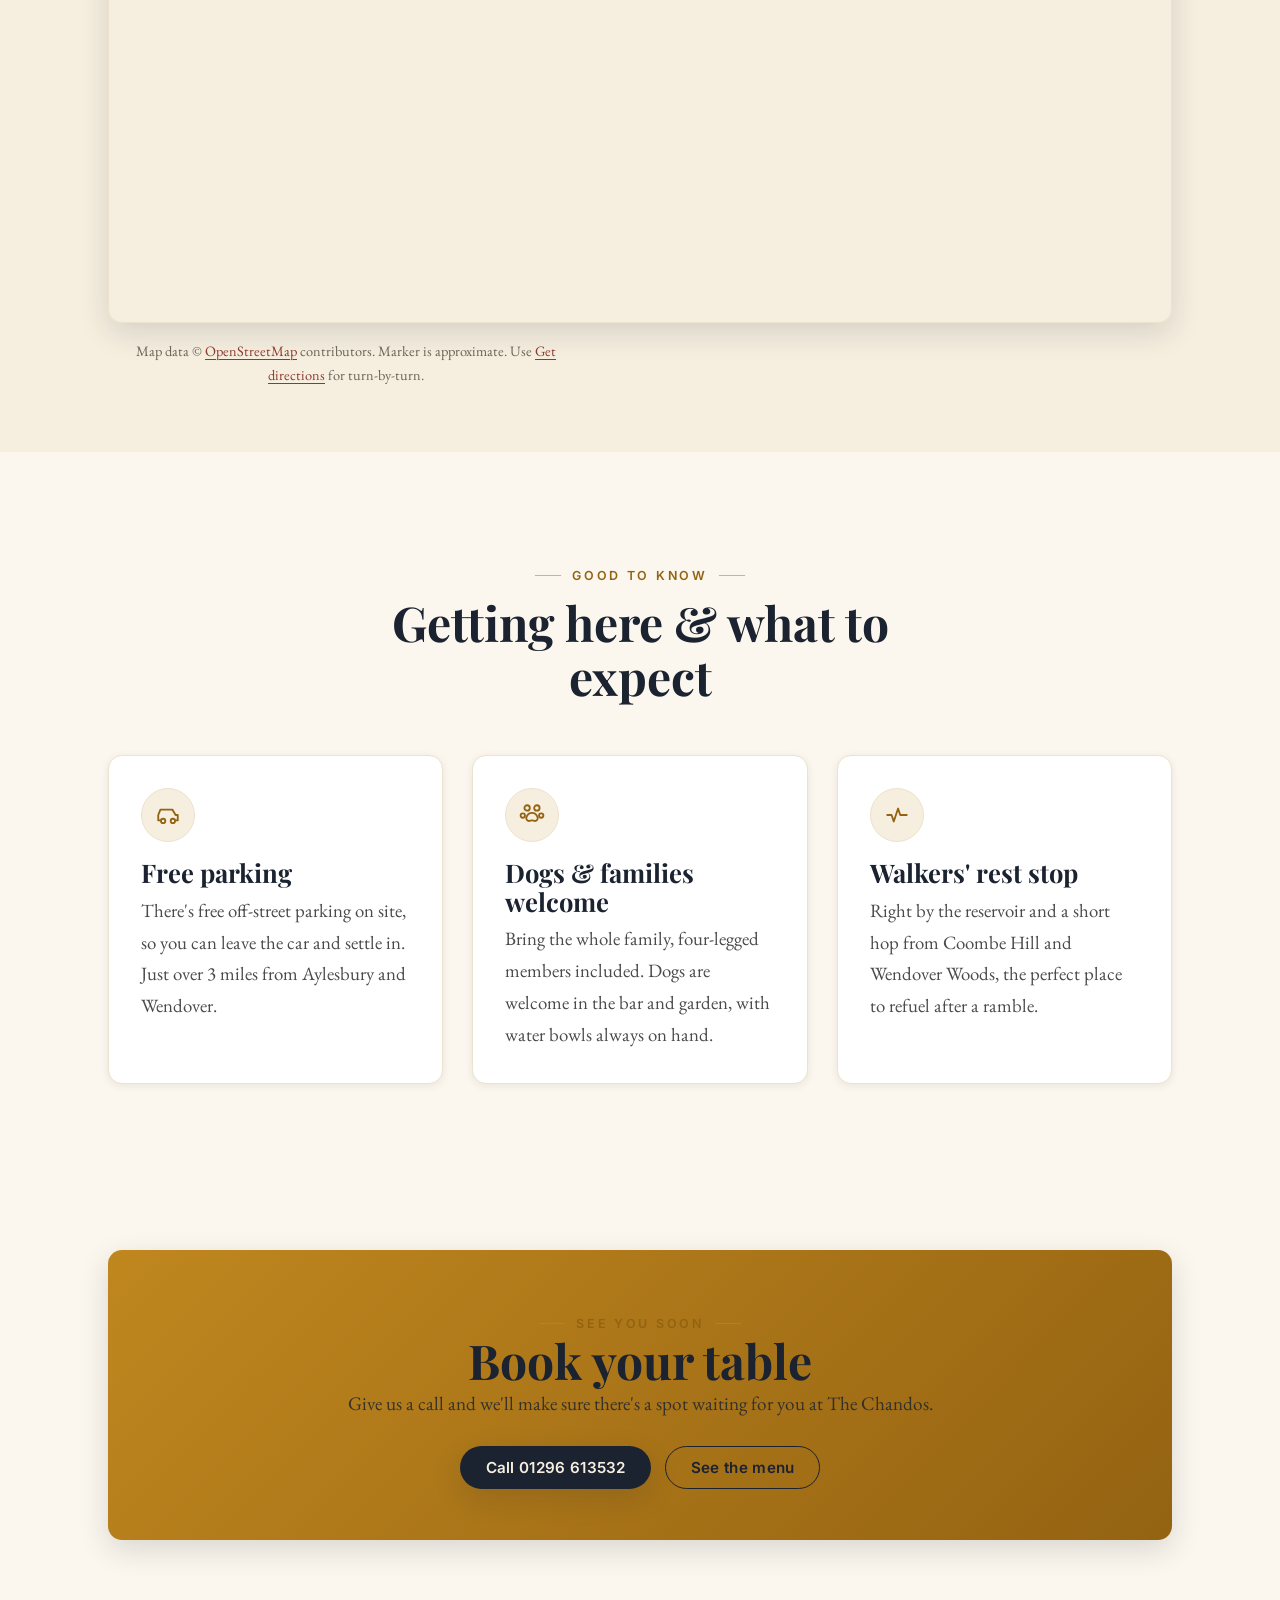
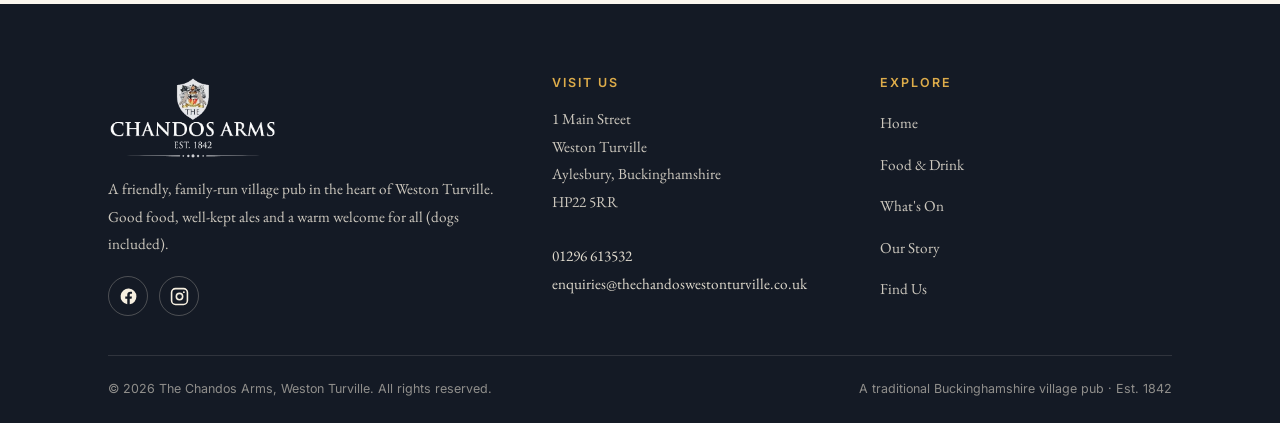
==== commit aadf35df: "Use the real coat of arms in the footer Replace the SVG crest + text wordmark with the coat-of-arms " ====
--- a/find-us.html
+++ b/find-us.html
@@ -169,11 +169,7 @@
       <div class="footer-grid">
         <div class="footer-col">
           <div class="footer-brand">
-            <img src="assets/logo.svg" alt="" width="52" height="65" />
-            <div>
-              <div class="name">The Chandos Arms</div>
-              <div class="sub">Est. 1842</div>
-            </div>
+            <img class="footer-logo" src="images/logo-arms.png" alt="The Chandos Arms, established 1842" width="526" height="261" />
           </div>
           <p class="footer-contact">A friendly, family-run village pub in the heart of Weston Turville. Good food, well-kept ales and a warm welcome for all (dogs included).</p>
           <div class="socials">
--- a/css/styles.css
+++ b/css/styles.css
@@ -425,7 +425,7 @@
 @media (max-width: 760px) { .footer-grid { grid-template-columns: 1fr 1fr; } }
 @media (max-width: 480px) { .footer-grid { grid-template-columns: 1fr; } }
 .footer-brand { display: flex; align-items: center; gap: 0.7rem; margin-bottom: 1rem; }
-.footer-brand img { height: 52px; }
+.footer-brand img { height: 84px; width: auto; }
 .footer-brand .name { font-family: var(--font-display); font-size: 1.3rem; color: var(--cream); }
 .footer-brand .sub { font-family: var(--font-sans); font-size: 0.6rem; letter-spacing: 0.3em; text-transform: uppercase; color: var(--gold-light); }
 .site-footer h4 { color: var(--gold-light); font-family: var(--font-sans); font-size: 0.78rem; letter-spacing: 0.16em; text-transform: uppercase; font-weight: 600; margin-bottom: 1rem; }
